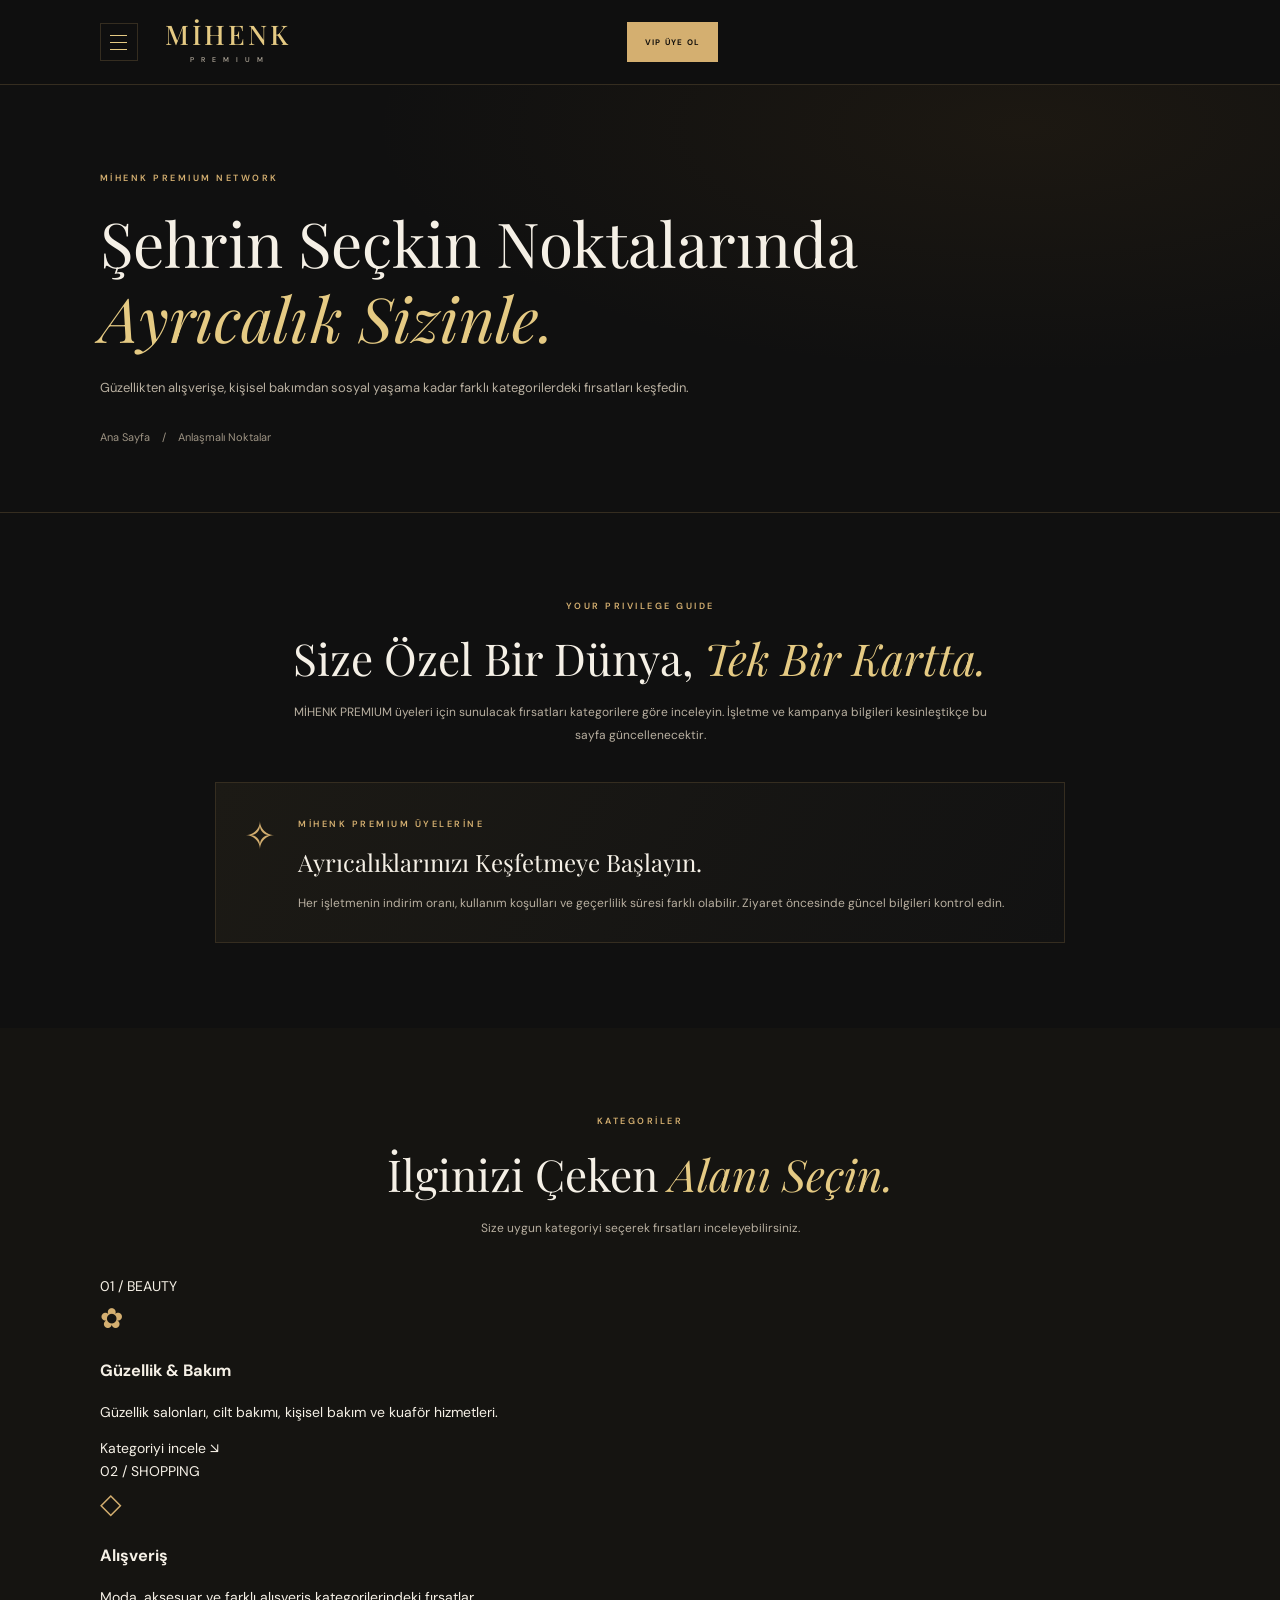
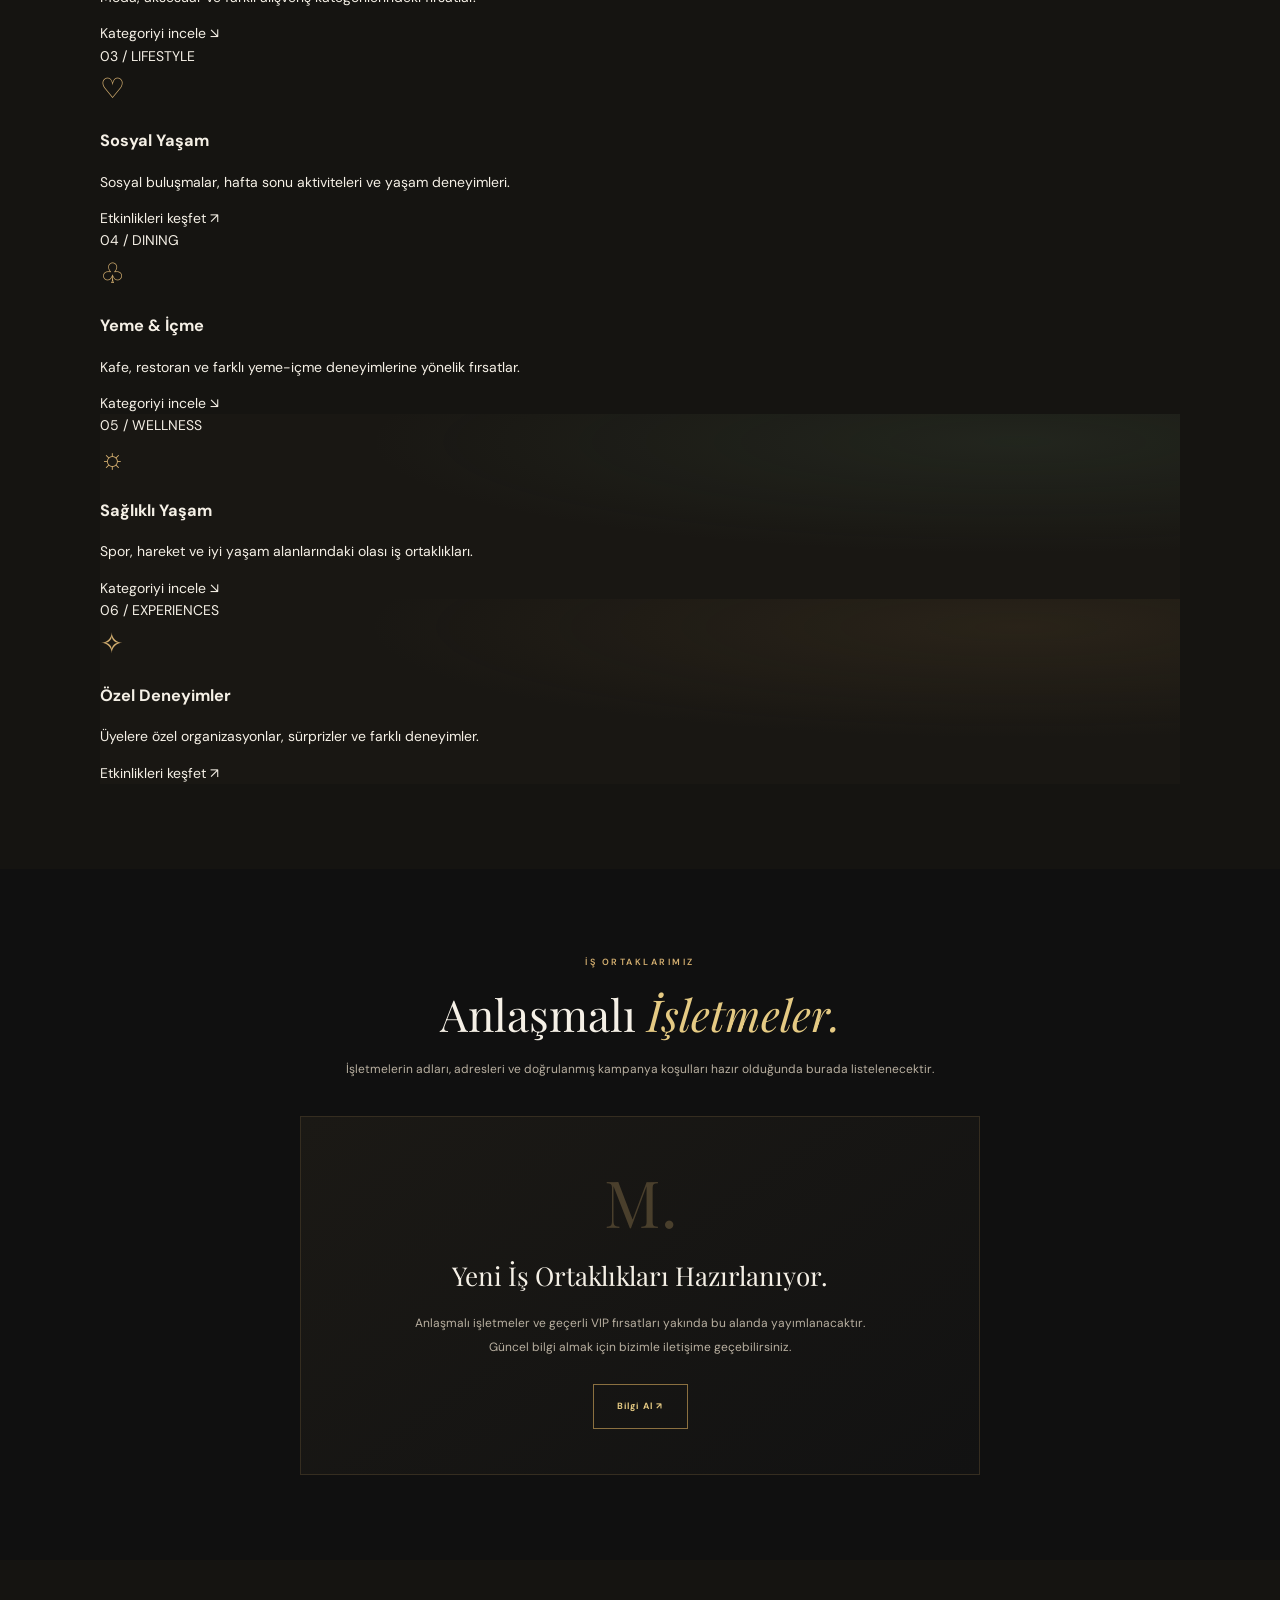
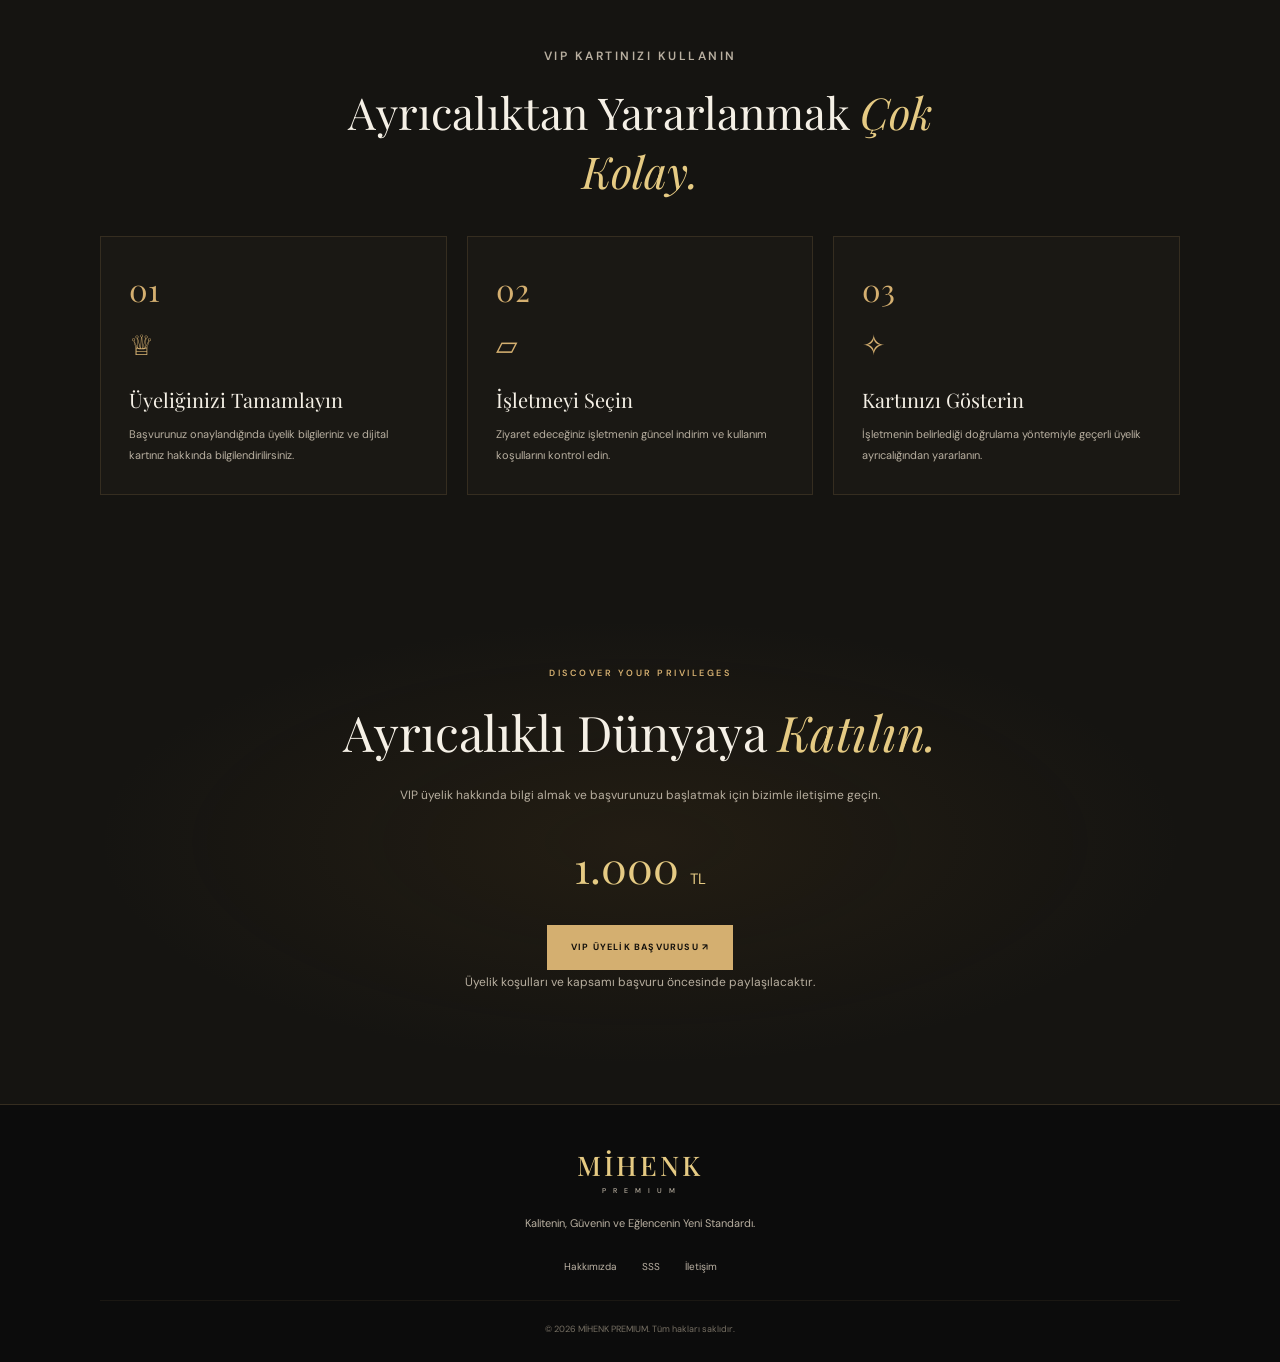
==== anlasmali-noktalar.html @ e573bafd "Add MİHENK PREMIUM website" ====
<!DOCTYPE html>
<html lang="tr">
<head>
  <meta charset="UTF-8">
  <meta name="viewport" content="width=device-width, initial-scale=1.0">
  <meta name="theme-color" content="#101010">
  <meta name="description" content="MİHENK PREMIUM anlaşmalı işletme kategorilerini ve üyelere özel fırsatları keşfedin.">
  <title>Anlaşmalı Noktalar | MİHENK PREMIUM</title>

  <link rel="preconnect" href="https://fonts.googleapis.com">
  <link rel="preconnect" href="https://fonts.gstatic.com" crossorigin>
  <link href="https://fonts.googleapis.com/css2?family=DM+Sans:wght@400;500;600;700&family=Playfair+Display:wght@400;500;600&display=swap" rel="stylesheet">
  <link rel="stylesheet" href="style.css">
</head>

<body>

<header class="site-header">
  <button class="menu-toggle" id="menuToggle" aria-label="Menüyü aç" aria-expanded="false" aria-controls="mainNav" type="button">
    <span></span><span></span><span></span>
  </button>

  <a class="logo" href="index.html">
    <span class="logo-main">MİHENK</span>
    <span class="logo-sub">P R E M I U M</span>
  </a>

  <nav class="main-nav" id="mainNav">
    <a href="index.html">Ana Sayfa</a>
    <a href="hakkimizda.html">Hakkımızda</a>
    <a href="anlasmali-noktalar.html" aria-current="page">Anlaşmalı Noktalar</a>
    <a href="magaza.html">Mağaza</a>
    <a href="etkinlikler.html">Etkinlikler</a>
    <a href="sss.html">SSS</a>
    <a href="iletisim.html">İletişim</a>
  </nav>

  <a class="button button-gold header-cta" href="iletisim.html">VIP ÜYE OL</a>
</header>

<main>

  <!-- PAGE INTRO -->
  <section class="page-hero">
    <p class="eyebrow">MİHENK PREMIUM NETWORK</p>

    <h1>Şehrin Seçkin Noktalarında <span>Ayrıcalık Sizinle.</span></h1>

    <p>
      Güzellikten alışverişe, kişisel bakımdan sosyal yaşama kadar
      farklı kategorilerdeki fırsatları keşfedin.
    </p>

    <div class="breadcrumbs">
      <a href="index.html">Ana Sayfa</a>
      <span>/</span>
      <span>Anlaşmalı Noktalar</span>
    </div>
  </section>

  <!-- INTRO -->
  <section class="section-pad partners-intro">
    <div class="section-heading">
      <p class="eyebrow">YOUR PRIVILEGE GUIDE</p>
      <h2>Size Özel Bir Dünya, <span>Tek Bir Kartta.</span></h2>
      <p>
        MİHENK PREMIUM üyeleri için sunulacak fırsatları kategorilere
        göre inceleyin. İşletme ve kampanya bilgileri kesinleştikçe
        bu sayfa güncellenecektir.
      </p>
    </div>

    <div class="partner-highlight">
      <div class="partner-highlight-icon">✧</div>
      <div>
        <span class="eyebrow">MİHENK PREMIUM ÜYELERİNE</span>
        <h3>Ayrıcalıklarınızı Keşfetmeye Başlayın.</h3>
        <p>
          Her işletmenin indirim oranı, kullanım koşulları ve geçerlilik
          süresi farklı olabilir. Ziyaret öncesinde güncel bilgileri kontrol edin.
        </p>
      </div>
    </div>
  </section>

  <!-- CATEGORIES -->
  <section class="section-pad partner-categories">
    <div class="section-heading">
      <p class="eyebrow">KATEGORİLER</p>
      <h2>İlginizi Çeken <span>Alanı Seçin.</span></h2>
      <p>
        Size uygun kategoriyi seçerek fırsatları inceleyebilirsiniz.
      </p>
    </div>

    <div class="category-grid">

      <article class="category-card category-beauty">
        <span class="category-index">01 / BEAUTY</span>
        <div>
          <span class="partner-card-icon">✿</span>
          <h3>Güzellik & Bakım</h3>
          <p>
            Güzellik salonları, cilt bakımı, kişisel bakım ve kuaför hizmetleri.
          </p>
          <a class="category-link" href="#isletme-listesi">Kategoriyi incele ↘</a>
        </div>
      </article>

      <article class="category-card category-shopping">
        <span class="category-index">02 / SHOPPING</span>
        <div>
          <span class="partner-card-icon">◇</span>
          <h3>Alışveriş</h3>
          <p>
            Moda, aksesuar ve farklı alışveriş kategorilerindeki fırsatlar.
          </p>
          <a class="category-link" href="#isletme-listesi">Kategoriyi incele ↘</a>
        </div>
      </article>

      <article class="category-card category-lifestyle">
        <span class="category-index">03 / LIFESTYLE</span>
        <div>
          <span class="partner-card-icon">♡</span>
          <h3>Sosyal Yaşam</h3>
          <p>
            Sosyal buluşmalar, hafta sonu aktiviteleri ve yaşam deneyimleri.
          </p>
          <a class="category-link" href="etkinlikler.html">Etkinlikleri keşfet ↗</a>
        </div>
      </article>

      <article class="category-card category-dining">
        <span class="category-index">04 / DINING</span>
        <div>
          <span class="partner-card-icon">♧</span>
          <h3>Yeme & İçme</h3>
          <p>
            Kafe, restoran ve farklı yeme-içme deneyimlerine yönelik fırsatlar.
          </p>
          <a class="category-link" href="#isletme-listesi">Kategoriyi incele ↘</a>
        </div>
      </article>

      <article class="category-card category-wellness">
        <span class="category-index">05 / WELLNESS</span>
        <div>
          <span class="partner-card-icon">☼</span>
          <h3>Sağlıklı Yaşam</h3>
          <p>
            Spor, hareket ve iyi yaşam alanlarındaki olası iş ortaklıkları.
          </p>
          <a class="category-link" href="#isletme-listesi">Kategoriyi incele ↘</a>
        </div>
      </article>

      <article class="category-card category-experience">
        <span class="category-index">06 / EXPERIENCES</span>
        <div>
          <span class="partner-card-icon">✧</span>
          <h3>Özel Deneyimler</h3>
          <p>
            Üyelere özel organizasyonlar, sürprizler ve farklı deneyimler.
          </p>
          <a class="category-link" href="etkinlikler.html">Etkinlikleri keşfet ↗</a>
        </div>
      </article>

    </div>
  </section>

  <!-- PARTNER LIST -->
  <section class="section-pad partner-list-section" id="isletme-listesi">
    <div class="section-heading">
      <p class="eyebrow">İŞ ORTAKLARIMIZ</p>
      <h2>Anlaşmalı <span>İşletmeler.</span></h2>
      <p>
        İşletmelerin adları, adresleri ve doğrulanmış kampanya koşulları
        hazır olduğunda burada listelenecektir.
      </p>
    </div>

    <div class="partner-empty">
      <div class="partner-empty-symbol">M.</div>
      <h3>Yeni İş Ortaklıkları Hazırlanıyor.</h3>
      <p>
        Anlaşmalı işletmeler ve geçerli VIP fırsatları yakında bu alanda
        yayımlanacaktır. Güncel bilgi almak için bizimle iletişime geçebilirsiniz.
      </p>
      <a class="button button-outline" href="iletisim.html">Bilgi Al ↗</a>
    </div>
  </section>

  <!-- HOW TO USE -->
  <section class="section-pad partner-usage">
    <div class="section-heading">
      <p class="eyebrow">VIP KARTINIZI KULLANIN</p>
      <h2>Ayrıcalıktan Yararlanmak <span>Çok Kolay.</span></h2>
    </div>

    <div class="steps-grid">
      <article class="step-card">
        <span class="step-number">01</span>
        <span class="step-icon">♕</span>
        <h3>Üyeliğinizi Tamamlayın</h3>
        <p>Başvurunuz onaylandığında üyelik bilgileriniz ve dijital kartınız hakkında bilgilendirilirsiniz.</p>
      </article>

      <article class="step-card">
        <span class="step-number">02</span>
        <span class="step-icon">▱</span>
        <h3>İşletmeyi Seçin</h3>
        <p>Ziyaret edeceğiniz işletmenin güncel indirim ve kullanım koşullarını kontrol edin.</p>
      </article>

      <article class="step-card">
        <span class="step-number">03</span>
        <span class="step-icon">✧</span>
        <h3>Kartınızı Gösterin</h3>
        <p>İşletmenin belirlediği doğrulama yöntemiyle geçerli üyelik ayrıcalığından yararlanın.</p>
      </article>
    </div>
  </section>

  <!-- CTA -->
  <section class="membership-section section-pad">
    <div class="membership-inner">
      <p class="eyebrow">DISCOVER YOUR PRIVILEGES</p>
      <h2>Ayrıcalıklı Dünyaya <span>Katılın.</span></h2>
      <p>
        VIP üyelik hakkında bilgi almak ve başvurunuzu başlatmak
        için bizimle iletişime geçin.
      </p>
      <div class="membership-price">1.000 <span>TL</span></div>
      <a class="button button-gold" href="iletisim.html">VIP ÜYELİK BAŞVURUSU ↗</a>
      <p class="membership-note">
        Üyelik koşulları ve kapsamı başvuru öncesinde paylaşılacaktır.
      </p>
    </div>
  </section>

</main>

<footer class="site-footer">
  <a class="logo" href="index.html">
    <span class="logo-main">MİHENK</span>
    <span class="logo-sub">P R E M I U M</span>
  </a>

  <p>Kalitenin, Güvenin ve Eğlencenin Yeni Standardı.</p>

  <div class="footer-links">
    <a href="hakkimizda.html">Hakkımızda</a>
    <a href="sss.html">SSS</a>
    <a href="iletisim.html">İletişim</a>
  </div>

  <p class="copyright">© 2026 MİHENK PREMIUM. Tüm hakları saklıdır.</p>
</footer>

<script>
  const menuToggle = document.getElementById("menuToggle");
  const mainNav = document.getElementById("mainNav");

  menuToggle.addEventListener("click", () => {
    const isOpen = mainNav.classList.toggle("is-open");
    menuToggle.setAttribute("aria-expanded", String(isOpen));
    menuToggle.setAttribute("aria-label", isOpen ? "Menüyü kapat" : "Menüyü aç");
  });

  mainNav.querySelectorAll("a").forEach(link => {
    link.addEventListener("click", () => {
      mainNav.classList.remove("is-open");
      menuToggle.setAttribute("aria-expanded", "false");
      menuToggle.setAttribute("aria-label", "Menüyü aç");
    });
  });

  document.addEventListener("click", event => {
    if (!mainNav.contains(event.target) && !menuToggle.contains(event.target)) {
      mainNav.classList.remove("is-open");
      menuToggle.setAttribute("aria-expanded", "false");
      menuToggle.setAttribute("aria-label", "Menüyü aç");
    }
  });

  document.addEventListener("keydown", event => {
    if (event.key === "Escape") {
      mainNav.classList.remove("is-open");
      menuToggle.setAttribute("aria-expanded", "false");
      menuToggle.setAttribute("aria-label", "Menüyü aç");
      menuToggle.focus();
    }
  });
</script>

</body>
</html>
---- style.css ----
/* =========================================================
   MİHENK PREMIUM
   COMPLETE STYLE.CSS
   ========================================================= */

/* 1. VARIABLES */

:root {
  --bg: #101010;
  --bg-soft: #151411;
  --bg-card: #1a1814;
  --gold: #d4af70;
  --gold-light: #e5ca83;
  --gold-dark: #8b7040;
  --text: #f5f0e6;
  --muted: #b8afa0;
  --border: #352d20;
  --heading: "Playfair Display", Georgia, serif;
  --body: "DM Sans", Arial, sans-serif;
  --page-padding: 7.8%;
  --transition: 0.25s ease;
}

/* 2. RESET */

* {
  box-sizing: border-box;
}

html {
  scroll-behavior: smooth;
  scroll-padding-top: 100px;
}

body {
  margin: 0;
  background: var(--bg);
  color: var(--text);
  font-family: var(--body);
  font-size: 14px;
  line-height: 1.6;
  -webkit-font-smoothing: antialiased;
}

h1,
h2,
h3,
h4,
p {
  overflow-wrap: break-word;
}

a {
  color: inherit;
  text-decoration: none;
}

img,
svg {
  display: block;
  max-width: 100%;
}

button,
input,
select,
textarea {
  font: inherit;
}

button {
  color: inherit;
}

[hidden] {
  display: none !important;
}

::selection {
  background: var(--gold);
  color: #101010;
}

:focus-visible {
  outline: 2px solid var(--gold-light);
  outline-offset: 4px;
}

/* 3. COMMON ELEMENTS */

.eyebrow {
  margin: 0;
  color: var(--gold);
  font-size: 9px;
  font-weight: 600;
  letter-spacing: 2.5px;
  line-height: 1.8;
  text-transform: uppercase;
}

.section-pad {
  padding: 85px var(--page-padding);
}

.section-heading {
  max-width: 700px;
  margin: 0 auto 35px;
  text-align: center;
}

.section-heading h2 {
  margin: 14px 0;
  font-family: var(--heading);
  font-size: clamp(31px, 4vw, 44px);
  font-weight: 400;
  line-height: 1.35;
}

.section-heading h2 span,
.split-content h2 span,
.page-hero h1 span,
.about-page-copy h2 span,
.about-experience-heading h2 span,
.store-welcome h2 span,
.store-benefit-content h2 span,
.event-featured-copy h2 span,
.events-cta h2 span,
.contact-intro h2 span,
.contact-form-heading h2 span,
.contact-partner-cta h2 span,
.faq-intro h2 span,
.cta-section h2 span,
.home-cta h2 span,
.faq-contact-copy h2 span {
  color: var(--gold-light);
  font-style: italic;
}

.section-heading > p:last-of-type {
  color: var(--muted);
  font-size: 12px;
  line-height: 1.9;
}

.section-heading .button {
  margin-top: 12px;
}

.section-note {
  max-width: 850px;
  margin: 30px auto 0;
  color: #8f8779;
  font-size: 10px;
  line-height: 1.9;
  text-align: center;
}

.text-link {
  display: inline-flex;
  align-items: center;
  gap: 8px;
  color: var(--gold-light);
  font-size: 10px;
  font-weight: 600;
  transition: color var(--transition);
}

.text-link:hover {
  color: #fff0c4;
}

/* 4. BUTTONS */

.button {
  display: inline-flex;
  min-height: 45px;
  align-items: center;
  justify-content: center;
  gap: 10px;
  padding: 13px 23px;
  border: 1px solid transparent;
  border-radius: 0;
  font-size: 9px;
  font-weight: 700;
  letter-spacing: 1.2px;
  line-height: 1.5;
  text-align: center;
  cursor: pointer;
  transition:
    background var(--transition),
    color var(--transition),
    border-color var(--transition),
    transform var(--transition);
}

.button:hover {
  transform: translateY(-2px);
}

.button-gold {
  border-color: var(--gold);
  background: var(--gold);
  color: #14110c;
}

.button-gold:hover {
  border-color: var(--gold-light);
  background: var(--gold-light);
  color: #101010;
}

.button-outline {
  border-color: var(--gold-dark);
  background: transparent;
  color: var(--gold-light);
}

.button-outline:hover {
  border-color: var(--gold);
  background: #d4af7012;
  color: #fff0c4;
}

.button-dark {
  border-color: var(--border);
  background: #171612;
  color: var(--text);
}

.button-dark:hover {
  border-color: var(--gold-dark);
}

/* 5. HEADER */

.site-header {
  position: sticky;
  z-index: 1000;
  top: 0;
  display: grid;
  grid-template-columns: 45px minmax(130px, 1fr) auto minmax(120px, 1fr);
  align-items: center;
  gap: 20px;
  min-height: 85px;
  padding: 12px var(--page-padding);
  border-bottom: 1px solid var(--border);
  background: rgba(16, 16, 16, 0.97);
  backdrop-filter: blur(14px);
  -webkit-backdrop-filter: blur(14px);
}

.logo {
  display: inline-flex;
  width: fit-content;
  flex-shrink: 0;
  flex-direction: column;
  align-items: center;
  justify-content: center;
}

.logo-main {
  color: var(--gold-light);
  font-family: var(--heading);
  font-size: 27px;
  font-weight: 500;
  letter-spacing: 3px;
  line-height: 1.15;
}

.logo-sub {
  margin-top: 5px;
  color: var(--muted);
  font-size: 7px;
  font-weight: 500;
  letter-spacing: 2.5px;
  line-height: 1.4;
  text-align: center;
}

.menu-toggle {
  display: flex;
  width: 38px;
  height: 38px;
  align-items: center;
  justify-content: center;
  flex-direction: column;
  gap: 6px;
  padding: 7px;
  border: 1px solid var(--border);
  background: transparent;
  cursor: pointer;
  transition: border-color var(--transition);
}

.menu-toggle:hover {
  border-color: var(--gold-dark);
}

.menu-toggle span {
  display: block;
  width: 17px;
  height: 1px;
  background: var(--gold-light);
  transition: transform var(--transition), opacity var(--transition);
}

.menu-toggle[aria-expanded="true"] span:first-child {
  transform: translateY(3.5px) rotate(45deg);
}

.menu-toggle[aria-expanded="true"] span:nth-child(2) {
  opacity: 0;
}

.menu-toggle[aria-expanded="true"] span:last-child {
  transform: translateY(-3.5px) rotate(-45deg);
}

.main-nav {
  position: absolute;
  top: calc(100% + 1px);
  left: var(--page-padding);
  display: flex;
  width: min(340px, calc(100vw - 2 * var(--page-padding)));
  max-height: 75vh;
  flex-direction: column;
  overflow-y: auto;
  padding: 12px 22px;
  border: 1px solid var(--border);
  background: #13120f;
  box-shadow: 0 20px 50px #0008;
  opacity: 0;
  pointer-events: none;
  transform: translateY(-8px);
  transition: opacity var(--transition), transform var(--transition);
}

.main-nav.is-open {
  opacity: 1;
  pointer-events: auto;
  transform: translateY(0);
}

.main-nav a {
  display: block;
  padding: 15px 5px;
  border-bottom: 1px solid #352d206b;
  color: #e2dbcf;
  font-size: 12px;
  transition: color var(--transition);
}

.main-nav a:last-child {
  border-bottom: 0;
}

.main-nav a:hover,
.main-nav a[aria-current="page"] {
  color: var(--gold-light);
}

.header-cta {
  justify-self: end;
  min-height: 40px;
  padding: 11px 17px;
  font-size: 8px;
}

/* 6. HOMEPAGE HERO */

.hero {
  position: relative;
  display: grid;
  min-height: 610px;
  grid-template-columns: minmax(0, 1.1fr) minmax(0, 0.9fr);
  align-items: center;
  gap: 35px;
  overflow: hidden;
  padding: 80px var(--page-padding);
  border-bottom: 1px solid var(--border);
  background:
    radial-gradient(ellipse at 80% 45%, #72501d24, transparent 45%),
    linear-gradient(110deg, #101010 45%, #15130f);
}

.hero-content {
  position: relative;
  z-index: 1;
  max-width: 650px;
  min-width: 0;
}

.hero h1 {
  margin: 24px 0;
  font-family: var(--heading);
  font-size: clamp(43px, 5.4vw, 74px);
  font-weight: 400;
  line-height: 1.15;
  letter-spacing: -1.2px;
}

.hero h1 span {
  display: block;
  color: var(--gold-light);
  font-style: italic;
}

.hero-description {
  max-width: 490px;
  color: var(--muted);
  font-size: 13px;
  line-height: 2;
}

.hero-actions {
  display: flex;
  flex-wrap: wrap;
  align-items: center;
  gap: 13px;
  margin-top: 30px;
}

.hero-trust {
  display: flex;
  align-items: center;
  gap: 10px;
  margin-top: 28px;
  color: #c3b8a6;
  font-size: 10px;
}

.trust-dot {
  width: 6px;
  height: 6px;
  flex-shrink: 0;
  border-radius: 50%;
  background: var(--gold);
  box-shadow: 0 0 12px #d4af7050;
}

/* 7. VIP CARD — MATCHES YOUR HTML */

.hero-visual {
  position: relative;
  display: flex;
  width: 100%;
  min-width: 0;
  min-height: 440px;
  align-items: center;
  justify-content: center;
  overflow: hidden;
  isolation: isolate;
}

.hero-visual::before {
  position: absolute;
  z-index: -2;
  top: 50%;
  left: 50%;
  width: 350px;
  height: 350px;
  border: 1px solid #d4af7040;
  border-radius: 50%;
  box-shadow:
    0 0 0 20px #d4af7008,
    0 0 0 42px #d4af7005;
  content: "";
  transform: translate(-50%, -50%);
}

.card-glow {
  position: absolute;
  z-index: -1;
  top: 50%;
  left: 50%;
  width: 310px;
  height: 310px;
  border-radius: 50%;
  background: radial-gradient(
    circle,
    #d4af7018,
    #d4af7005 55%,
    transparent 75%
  );
  pointer-events: none;
  transform: translate(-50%, -50%);
}

.vip-card {
  position: relative;
  z-index: 2;
  display: flex;
  width: 320px;
  max-width: calc(100% - 30px);
  height: 205px;
  min-height: 205px;
  flex: 0 1 320px;
  flex-direction: column;
  align-items: stretch;
  justify-content: space-between;
  gap: 0;
  margin: -35px 0 0;
  padding: 23px;
  overflow: hidden;
  border: 1px solid #b99a5c;
  border-radius: 4px;
  background:
    linear-gradient(135deg, #d4af7017, transparent 60%),
    linear-gradient(145deg, #282116, #11100d 80%);
  box-shadow: 0 22px 55px #0008;
  text-align: left;
  transform: rotate(-4deg);
  transition: transform 0.3s ease;
}

.vip-card:hover {
  transform: rotate(0deg) translateY(-3px);
}

.vip-card .vip-card-top {
  position: relative;
  z-index: 2;
  display: flex;
  width: 100%;
  flex: 0 0 auto;
  flex-direction: row;
  align-items: center;
  justify-content: space-between;
  gap: 12px;
  margin: 0;
  padding: 0;
}

.vip-card .card-symbol {
  display: block;
  position: static;
  flex: 0 0 auto;
  color: var(--gold-light);
  font-family: var(--heading);
  font-size: 27px;
  line-height: 1;
}

.vip-card .card-label {
  display: block;
  position: static;
  flex: 0 1 auto;
  margin: 0;
  color: #d8c49b;
  font-family: var(--body);
  font-size: 7px;
  font-weight: 500;
  letter-spacing: 1.3px;
  line-height: 1.6;
  text-align: right;
}

.vip-card .card-emblem {
  position: absolute;
  z-index: 0;
  top: 50%;
  left: 50%;
  display: block;
  width: auto;
  margin: 0;
  padding: 0;
  color: #d4af701b;
  font-family: var(--heading);
  font-size: 135px;
  font-weight: 400;
  line-height: 1;
  pointer-events: none;
  transform: translate(-50%, -50%);
}

.vip-card .vip-card-bottom {
  position: relative;
  z-index: 2;
  display: flex;
  width: 100%;
  flex: 0 0 auto;
  flex-direction: row;
  align-items: flex-end;
  justify-content: space-between;
  gap: 12px;
  margin: 0;
  padding: 0;
}

.vip-card .vip-card-bottom > div {
  display: block;
  min-width: 0;
  margin: 0;
  padding: 0;
}

.vip-card .card-small {
  display: block;
  position: static;
  margin: 0 0 7px;
  color: var(--gold);
  font-size: 7px;
  letter-spacing: 2px;
  line-height: 1.4;
}

.vip-card .vip-card-bottom p {
  display: block;
  position: static;
  margin: 0;
  padding: 0;
  color: var(--text);
  font-family: var(--heading);
  font-size: 16px;
  font-weight: 400;
  letter-spacing: 0.3px;
  line-height: 1.4;
}

.vip-card .card-chip {
  display: block;
  position: static;
  flex: 0 0 auto;
  margin: 0;
  padding: 6px 9px;
  border: 1px solid #d4af7060;
  color: var(--gold-light);
  font-size: 9px;
  letter-spacing: 1.5px;
  line-height: 1.3;
}

.floating-label {
  position: absolute;
  z-index: 3;
  right: 0;
  bottom: 7px;
  left: 0;
  display: flex;
  width: 100%;
  flex-direction: row;
  align-items: flex-start;
  justify-content: center;
  gap: 10px;
  margin: 0;
  padding: 12px 8px;
  border-top: 1px solid #d4af7026;
  background: linear-gradient(90deg, transparent, #101010b8, transparent);
  text-align: left;
}

.floating-icon {
  display: block;
  flex: 0 0 auto;
  margin: 0;
  color: var(--gold-light);
  font-size: 16px;
  line-height: 1.5;
}

.floating-label > div {
  min-width: 0;
}

.floating-label strong {
  display: block;
  margin: 0;
  color: var(--text);
  font-size: 11px;
  line-height: 1.6;
}

.floating-label p {
  display: block;
  margin: 5px 0 0;
  color: var(--muted);
  font-size: 10px;
  line-height: 1.7;
}

.visual-caption {
  position: absolute;
  z-index: 2;
  top: 8px;
  right: 0;
  margin: 0;
  color: #c1ad82;
  font-size: 8px;
  letter-spacing: 1.5px;
  line-height: 1.7;
  text-align: right;
}

/* 8. STATS */

.stats-section {
  display: grid;
  grid-template-columns: repeat(3, minmax(0, 1fr));
  padding: 0 var(--page-padding);
  border-bottom: 1px solid var(--border);
  background: #13120f;
}

.stat-item {
  padding: 28px 15px;
  border-right: 1px solid var(--border);
  text-align: center;
}

.stat-item:first-child {
  border-left: 1px solid var(--border);
}

.stat-number {
  color: var(--gold-light);
  font-family: var(--heading);
  font-size: 31px;
  line-height: 1.3;
}

.stat-item p,
.stat-label {
  margin: 7px 0 0;
  color: var(--muted);
  font-size: 9px;
  letter-spacing: 1px;
}

/* 9. STEPS AND CARDS */

.steps-grid,
.feature-grid,
.benefits-grid {
  display: grid;
  grid-template-columns: repeat(3, minmax(0, 1fr));
  gap: 20px;
}

.step-card,
.feature-card,
.benefit-card {
  position: relative;
  min-width: 0;
  padding: 28px;
  border: 1px solid var(--border);
  background: var(--bg-card);
  transition: border-color var(--transition), transform var(--transition);
}

.step-card:hover,
.feature-card:hover,
.benefit-card:hover {
  border-color: var(--gold-dark);
  transform: translateY(-4px);
}

.step-number {
  color: var(--gold);
  font-family: var(--heading);
  font-size: 31px;
}

.step-icon,
.feature-icon,
.benefit-icon {
  display: block;
  margin-top: 10px;
  color: var(--gold);
  font-size: 28px;
}

.step-card h3,
.feature-card h3,
.benefit-card h3 {
  margin: 16px 0 10px;
  font-family: var(--heading);
  font-size: 20px;
  font-weight: 400;
  line-height: 1.45;
}

.step-card p,
.feature-card p,
.benefit-card p {
  margin: 0;
  color: var(--muted);
  font-size: 11px;
  line-height: 1.9;
}

/* 10. HOMEPAGE ABOUT */

.home-about {
  background: #151411;
}

.about-intro {
  max-width: 820px;
  margin: 0 auto;
  text-align: center;
}

.about-intro h2 {
  margin: 16px 0;
  font-family: var(--heading);
  font-size: clamp(32px, 4.5vw, 48px);
  font-weight: 400;
  line-height: 1.4;
}

.about-intro h2 span {
  color: var(--gold-light);
  font-style: italic;
}

.about-intro > p:not(.eyebrow) {
  max-width: 620px;
  margin: 0 auto 25px;
  color: var(--muted);
  font-size: 12px;
  line-height: 2;
}

/* 11. SPLIT SECTIONS */

.split-section {
  display: grid;
  grid-template-columns: minmax(0, 1fr) minmax(0, 1fr);
  align-items: center;
  gap: 65px;
}

.split-content h2 {
  margin: 16px 0;
  font-family: var(--heading);
  font-size: clamp(32px, 4vw, 46px);
  font-weight: 400;
  line-height: 1.3;
}

.split-content > p:not(.eyebrow) {
  color: var(--muted);
  font-size: 12px;
  line-height: 2;
}

.split-content .button {
  margin-top: 18px;
}

.split-art {
  position: relative;
  display: flex;
  min-height: 370px;
  align-items: center;
  justify-content: center;
  overflow: hidden;
  border: 1px solid #554326;
  background:
    radial-gradient(ellipse at center, #7b5d2d38, transparent 65%),
    #171510;
}

.split-art::before {
  position: absolute;
  width: 240px;
  height: 240px;
  border: 1px solid #d4af7050;
  border-radius: 50%;
  box-shadow: 0 0 0 20px #d4af7008, 0 0 0 40px #d4af7005;
  content: "";
}

.split-art-letter {
  position: relative;
  color: #d4af7035;
  font-family: var(--heading);
  font-size: 170px;
}

/* 12. MEMBERSHIP CTA */

.membership-section,
.cta-section,
.home-cta {
  position: relative;
  overflow: hidden;
  background:
    radial-gradient(ellipse at center, #72501d25, transparent 60%),
    #151411;
  text-align: center;
}

.membership-inner {
  max-width: 760px;
  margin: 0 auto;
}

.membership-inner h2,
.cta-section h2,
.home-cta h2 {
  margin: 18px auto;
  font-family: var(--heading);
  font-size: clamp(33px, 4.5vw, 49px);
  font-weight: 400;
  line-height: 1.35;
}

.membership-inner h2 span {
  color: var(--gold-light);
  font-style: italic;
}

.membership-inner > p:not(.eyebrow),
.cta-section > p:not(.eyebrow),
.home-cta > p:not(.eyebrow) {
  max-width: 620px;
  margin: 0 auto 25px;
  color: var(--muted);
  font-size: 12px;
  line-height: 2;
}

.membership-price {
  margin: 24px 0;
  color: var(--gold-light);
  font-family: var(--heading);
  font-size: 43px;
}

.membership-price span {
  font-family: var(--body);
  font-size: 15px;
}

.membership-inner .membership-note {
  margin-top: 18px;
  color: #8f8779;
  font-size: 10px;
}

/* 13. INNER PAGE HERO */

.page-hero {
  padding: 85px var(--page-padding) 65px;
  border-bottom: 1px solid var(--border);
  background:
    radial-gradient(ellipse at 80% 10%, #72501d20, transparent 45%),
    #101010;
}

.page-hero h1 {
  max-width: 850px;
  margin: 20px 0;
  font-family: var(--heading);
  font-size: clamp(38px, 5vw, 62px);
  font-weight: 400;
  line-height: 1.2;
}

.page-hero > p:not(.eyebrow) {
  max-width: 620px;
  color: var(--muted);
  font-size: 13px;
  line-height: 2;
}

.breadcrumbs {
  display: flex;
  flex-wrap: wrap;
  gap: 12px;
  margin-top: 28px;
  color: #9d9383;
  font-size: 11px;
}

.breadcrumbs a:hover {
  color: var(--gold-light);
}

/* 14. ABOUT PAGE */

.about-page-intro {
  display: grid;
  grid-template-columns: minmax(0, 1fr) minmax(0, 0.85fr);
  align-items: center;
  gap: 65px;
}

.about-page-copy h2,
.about-experience-heading h2 {
  margin: 18px 0;
  font-family: var(--heading);
  font-size: clamp(32px, 4vw, 46px);
  font-weight: 400;
  line-height: 1.3;
}

.about-page-copy > p:not(.eyebrow) {
  color: var(--muted);
  font-size: 13px;
  line-height: 2;
}

.about-page-copy .button {
  margin-top: 15px;
}

.about-page-art {
  position: relative;
  display: flex;
  min-height: 390px;
  align-items: center;
  justify-content: center;
  overflow: hidden;
  border: 1px solid #554326;
  background:
    radial-gradient(ellipse at center, #7b5d2d38, transparent 65%),
    #171510;
}

.about-art-ring {
  position: absolute;
  width: 250px;
  height: 250px;
  border: 1px solid #d4af7060;
  border-radius: 50%;
  box-shadow: 0 0 0 20px #d4af7008, 0 0 0 40px #d4af7005;
}

.about-art-letter {
  color: #d4af7030;
  font-family: var(--heading);
  font-size: 210px;
  line-height: 1;
}

.about-art-caption {
  position: absolute;
  right: 20px;
  bottom: 20px;
  left: 20px;
  padding-top: 14px;
  border-top: 1px solid #d4af7030;
  color: var(--gold-light);
  font-size: 10px;
  letter-spacing: 2px;
}

.about-art-caption p {
  margin: 5px 0 0;
  color: var(--muted);
  font-size: 8px;
}

.values-section {
  background: #151411;
}

.about-experience {
  display: grid;
  grid-template-columns: minmax(0, 0.8fr) minmax(0, 1.2fr);
  gap: 55px;
}

.about-experience-heading h2 {
  max-width: 470px;
}

.experience-list {
  border-top: 1px solid var(--border);
}

.experience-row {
  display: grid;
  grid-template-columns: 55px minmax(0, 1fr);
  gap: 18px;
  padding: 23px 0;
  border-bottom: 1px solid var(--border);
}

.experience-number {
  color: var(--gold);
  font-family: var(--heading);
  font-size: 20px;
}

.experience-row h3 {
  margin: 0 0 8px;
  font-family: var(--heading);
  font-size: 18px;
  font-weight: 400;
}

.experience-row p {
  margin: 0;
  color: var(--muted);
  font-size: 12px;
  line-height: 1.9;
}

/* 15. PARTNER PAGE */

.partners-intro {
  background: #101010;
}

.partner-highlight {
  display: flex;
  align-items: flex-start;
  gap: 22px;
  max-width: 850px;
  margin: 0 auto;
  padding: 28px;
  border: 1px solid var(--border);
  background: linear-gradient(120deg, #1c1a15, #121212);
}

.partner-highlight-icon {
  flex-shrink: 0;
  color: var(--gold);
  font-family: var(--heading);
  font-size: 38px;
  line-height: 1.2;
}

.partner-highlight h3 {
  margin: 10px 0;
  font-family: var(--heading);
  font-size: 24px;
  font-weight: 400;
}

.partner-highlight p:not(.eyebrow) {
  margin: 0;
  color: var(--muted);
  font-size: 12px;
  line-height: 1.9;
}

.partner-categories,
.partner-usage {
  background: #151411;
}

.partner-card-icon {
  display: block;
  margin-bottom: 10px;
  color: var(--gold);
  font-size: 28px;
}

.category-wellness {
  background: radial-gradient(ellipse at 85% 15%, #48634a30, transparent 50%), #191713;
}

.category-experience {
  background: radial-gradient(ellipse at 85% 15%, #67502e35, transparent 50%), #191713;
}

.partner-list-section {
  background: #101010;
}

.partner-empty {
  max-width: 680px;
  margin: 0 auto;
  padding: 45px 30px;
  border: 1px solid var(--border);
  background: linear-gradient(145deg, #1b1915, #121212);
  text-align: center;
}

.partner-empty-symbol {
  color: #d4af7045;
  font-family: var(--heading);
  font-size: 65px;
  line-height: 1.2;
}

.partner-empty h3 {
  margin: 15px 0;
  font-family: var(--heading);
  font-size: 26px;
  font-weight: 400;
}

.partner-empty p {
  max-width: 490px;
  margin: 0 auto 25px;
  color: var(--muted);
  font-size: 12px;
  line-height: 2;
}

/* 16. STORE PAGE */

.store-welcome {
  display: grid;
  grid-template-columns: minmax(0, 1fr) 220px;
  align-items: center;
  gap: 35px;
  padding: 35px;
  border: 1px solid var(--border);
  background: radial-gradient(ellipse at 90% 20%, #72501d20, transparent 50%), #151411;
}

.store-welcome h2 {
  margin: 14px 0;
  font-family: var(--heading);
  font-size: clamp(30px, 4vw, 43px);
  font-weight: 400;
  line-height: 1.3;
}

.store-welcome > div:first-child > p:last-child {
  max-width: 650px;
  color: var(--muted);
  font-size: 12px;
  line-height: 2;
}

.store-welcome-mark {
  display: flex;
  min-height: 170px;
  align-items: center;
  justify-content: center;
  flex-direction: column;
  border: 1px solid #d4af7040;
  background: #d4af7008;
}

.store-welcome-mark span {
  color: #d4af7070;
  font-family: var(--heading);
  font-size: 90px;
  line-height: 1;
}

.store-welcome-mark p {
  margin: 12px 0 0;
  color: var(--gold);
  font-size: 8px;
  letter-spacing: 2px;
}

.store-catalog {
  background: #151411;
}

.catalog-heading {
  display: flex;
  align-items: flex-end;
  justify-content: space-between;
  gap: 25px;
  margin-bottom: 30px;
}

.catalog-heading h2 {
  margin: 10px 0 0;
  font-family: var(--heading);
  font-size: clamp(30px, 4vw, 42px);
  font-weight: 400;
}

.catalog-heading h2 span {
  color: var(--gold-light);
  font-style: italic;
}

.store-search,
.faq-search {
  display: flex;
  width: min(100%, 310px);
  min-height: 45px;
  align-items: center;
  gap: 10px;
  padding: 0 13px;
  border: 1px solid var(--border);
  background: #101010;
}

.store-search > span,
.faq-search > span {
  color: var(--gold);
  font-size: 23px;
}

.store-search input,
.faq-search input {
  width: 100%;
  min-width: 0;
  border: 0;
  outline: none;
  background: transparent;
  color: var(--text);
  font-size: 11px;
}

.store-search input::placeholder,
.faq-search input::placeholder {
  color: #928a7c;
}

.store-filters,
.event-filter-list {
  display: flex;
  flex-wrap: wrap;
  gap: 9px;
  margin-bottom: 30px;
}

.filter-button,
.event-filter {
  padding: 10px 16px;
  border: 1px solid var(--border);
  background: transparent;
  color: #c8c0b3;
  font-size: 10px;
  cursor: pointer;
  transition: background var(--transition), border-color var(--transition), color var(--transition);
}

.filter-button:hover,
.filter-button.active,
.event-filter:hover,
.event-filter.active {
  border-color: var(--gold-dark);
  background: #d4af7012;
  color: var(--gold-light);
}

.catalog-grid,
.events-grid {
  display: grid;
  grid-template-columns: repeat(3, minmax(0, 1fr));
  gap: 20px;
}

.catalog-card,
.event-card {
  min-width: 0;
  overflow: hidden;
  border: 1px solid var(--border);
  background: #101010;
  transition: transform var(--transition), border-color var(--transition);
}

.catalog-card:hover,
.event-card:hover {
  transform: translateY(-4px);
  border-color: var(--gold-dark);
}

.catalog-card[hidden],
.event-card[hidden] {
  display: none !important;
}

.catalog-image {
  position: relative;
  display: flex;
  min-height: 225px;
  align-items: center;
  justify-content: center;
  overflow: hidden;
  border-bottom: 1px solid var(--border);
}

.catalog-image::before {
  position: absolute;
  width: 155px;
  height: 155px;
  border: 1px solid #d4af7040;
  border-radius: 50%;
  box-shadow: 0 0 0 18px #d4af7008, 0 0 0 36px #d4af7005;
  content: "";
}

.catalog-image-beauty {
  background: radial-gradient(ellipse at center, #80524a45, transparent 70%), #201715;
}

.catalog-image-shopping {
  background: radial-gradient(ellipse at center, #80662f45, transparent 70%), #1d1911;
}

.catalog-image-wellness {
  background: radial-gradient(ellipse at center, #48634a35, transparent 70%), #141a15;
}

.catalog-image-dining {
  background: radial-gradient(ellipse at center, #73502a40, transparent 70%), #1b1711;
}

.catalog-image-events {
  background: radial-gradient(ellipse at center, #67502e45, transparent 70%), #191612;
}

.catalog-image-exclusive {
  background: radial-gradient(ellipse at center, #574b7040, transparent 70%), #17141b;
}

.catalog-tag,
.event-card-label {
  position: absolute;
  top: 16px;
  left: 16px;
  color: var(--gold-light);
  font-size: 8px;
  letter-spacing: 1.5px;
}

.catalog-art {
  position: relative;
  z-index: 1;
  color: #e0c27b;
  font-family: var(--heading);
  font-size: 75px;
}

.catalog-number {
  position: absolute;
  right: 16px;
  bottom: 12px;
  color: #b69a60;
  font-size: 9px;
}

.catalog-info,
.event-card-content {
  padding: 22px;
}

.catalog-category,
.event-card-type {
  margin: 0;
  color: var(--gold);
  font-size: 8px;
  letter-spacing: 1.7px;
}

.catalog-info h3,
.event-card-content h3 {
  margin: 10px 0;
  font-family: var(--heading);
  font-size: 20px;
  font-weight: 400;
  line-height: 1.45;
}

.catalog-info > p:not(.catalog-category),
.event-card-content > p:not(.event-card-type) {
  min-height: 55px;
  margin: 0 0 17px;
  color: var(--muted);
  font-size: 11px;
  line-height: 1.9;
}

.catalog-empty,
.events-no-results {
  padding: 40px 20px;
  border: 1px solid var(--border);
  text-align: center;
}

.catalog-empty h3,
.events-no-results h3 {
  font-family: var(--heading);
  font-size: 24px;
  font-weight: 400;
}

.catalog-empty p,
.events-no-results p {
  color: var(--muted);
  font-size: 12px;
}

.store-benefit {
  background: radial-gradient(ellipse at 80% 50%, #72501d25, transparent 55%), #101010;
}

.store-benefit-content {
  max-width: 700px;
  margin: 0 auto;
  text-align: center;
}

.store-benefit-content h2 {
  margin: 18px 0;
  font-family: var(--heading);
  font-size: clamp(32px, 4vw, 45px);
  font-weight: 400;
  line-height: 1.3;
}

.store-benefit-content > p:not(.eyebrow) {
  margin-bottom: 25px;
  color: var(--muted);
  font-size: 12px;
  line-height: 2;
}

/* 17. EVENTS PAGE */

.events-featured {
  display: grid;
  grid-template-columns: minmax(0, 1fr) minmax(0, 0.9fr);
  align-items: center;
  gap: 55px;
}

.event-featured-art {
  position: relative;
  display: flex;
  min-height: 430px;
  align-items: center;
  justify-content: center;
  flex-direction: column;
  overflow: hidden;
  border: 1px solid #65502d;
  background: radial-gradient(ellipse at center, #79572d45, transparent 55%), linear-gradient(145deg, #201a12, #11100e);
}

.event-featured-art::before,
.event-featured-art::after {
  position: absolute;
  width: 260px;
  height: 260px;
  border: 1px solid #d4af7040;
  border-radius: 50%;
  content: "";
  pointer-events: none;
}

.event-featured-art::after {
  width: 310px;
  height: 310px;
  border-color: #d4af701b;
}

.event-art-top,
.event-art-bottom {
  position: absolute;
  z-index: 1;
  color: var(--gold-light);
  font-size: 8px;
  letter-spacing: 2px;
  text-align: center;
}

.event-art-top {
  top: 25px;
}

.event-art-bottom {
  bottom: 25px;
}

.event-art-center {
  position: relative;
  z-index: 1;
  text-align: center;
}

.event-art-symbol {
  display: block;
  color: #d4af70b5;
  font-family: var(--heading);
  font-size: 170px;
  line-height: 1;
}

.event-art-center p {
  color: var(--gold-light);
  font-size: 9px;
  letter-spacing: 3px;
}

.event-featured-copy h2 {
  margin: 18px 0;
  font-family: var(--heading);
  font-size: clamp(34px, 4vw, 48px);
  font-weight: 400;
}

.event-featured-copy > p:not(.eyebrow) {
  color: var(--muted);
  font-size: 12px;
  line-height: 2;
}

.event-detail-line {
  display: flex;
  align-items: flex-start;
  gap: 15px;
  margin: 25px 0;
  padding-bottom: 18px;
  border-bottom: 1px solid var(--border);
}

.event-detail-icon {
  color: var(--gold);
  font-size: 25px;
}

.event-detail-line strong {
  font-family: var(--heading);
  font-size: 17px;
  font-weight: 400;
}

.event-detail-line p {
  margin: 6px 0 0;
  color: var(--muted);
  font-size: 11px;
  line-height: 1.8;
}

.events-categories,
.events-steps {
  background: #151411;
}

.event-filter-list {
  justify-content: center;
}

.event-card-art {
  position: relative;
  display: flex;
  min-height: 220px;
  align-items: center;
  justify-content: center;
  overflow: hidden;
  border-bottom: 1px solid var(--border);
}

.event-card-art::before {
  position: absolute;
  width: 145px;
  height: 145px;
  border: 1px solid #d4af7040;
  border-radius: 50%;
  box-shadow: 0 0 0 18px #d4af7008, 0 0 0 36px #d4af7005;
  content: "";
}

.event-card-matine {
  background: radial-gradient(ellipse at center, #80524a45, transparent 70%), #201715;
}

.event-card-social {
  background: radial-gradient(ellipse at center, #48634a35, transparent 70%), #141a15;
}

.event-card-exclusive {
  background: radial-gradient(ellipse at center, #80662f45, transparent 70%), #1d1911;
}

.event-card-concert {
  background: radial-gradient(ellipse at center, #67502e45, transparent 70%), #191612;
}

.event-card-meetup {
  background: radial-gradient(ellipse at center, #73502a40, transparent 70%), #1b1711;
}

.event-card-surprise {
  background: radial-gradient(ellipse at center, #574b7040, transparent 70%), #17141b;
}

.event-card-symbol {
  position: relative;
  z-index: 1;
  color: #e0c27b;
  font-family: var(--heading);
  font-size: 72px;
}

.event-card-index {
  position: absolute;
  right: 15px;
  bottom: 12px;
  color: #b69a60;
  font-size: 9px;
}

.events-steps {
  display: grid;
  grid-template-columns: repeat(3, minmax(0, 1fr));
  gap: 20px;
}

.events-step {
  padding: 28px;
  border: 1px solid var(--border);
  background: #101010;
}

.events-step > span {
  color: var(--gold);
  font-family: var(--heading);
  font-size: 30px;
}

.events-step h3 {
  margin: 18px 0 10px;
  font-family: var(--heading);
  font-size: 20px;
  font-weight: 400;
}

.events-step p {
  margin: 0;
  color: var(--muted);
  font-size: 11px;
  line-height: 1.9;
}

.events-cta {
  background: radial-gradient(ellipse at center, #72501d20, transparent 60%), #151411;
  text-align: center;
}

.events-cta h2 {
  max-width: 720px;
  margin: 18px auto;
  font-family: var(--heading);
  font-size: clamp(32px, 4vw, 46px);
  font-weight: 400;
  line-height: 1.35;
}

.events-cta > p:not(.eyebrow) {
  margin-bottom: 25px;
  color: var(--muted);
  font-size: 12px;
  line-height: 1.9;
}

/* 18. FAQ PAGE */

.faq-page {
  background: #151411;
}

.faq-intro {
  max-width: 700px;
  margin: 0 auto 30px;
  text-align: center;
}

.faq-intro h2 {
  margin: 15px 0;
  font-family: var(--heading);
  font-size: clamp(30px, 4vw, 43px);
  font-weight: 400;
  line-height: 1.35;
}

.faq-intro > p:last-child {
  color: var(--muted);
  font-size: 12px;
  line-height: 1.9;
}

.faq-search {
  max-width: 620px;
  margin: 0 auto 40px;
}

.faq-layout {
  display: grid;
  grid-template-columns: 220px minmax(0, 1fr);
  align-items: start;
  gap: 40px;
  max-width: 1050px;
  margin: 0 auto;
}

.faq-sidebar {
  display: flex;
  flex-direction: column;
  gap: 7px;
  padding: 20px;
  border: 1px solid var(--border);
  background: #101010;
}

.faq-sidebar > .eyebrow {
  margin-bottom: 12px;
}

.faq-category {
  padding: 12px 13px;
  border: 1px solid transparent;
  background: transparent;
  color: var(--muted);
  font-size: 11px;
  text-align: left;
  cursor: pointer;
  transition: background var(--transition), color var(--transition), border-color var(--transition);
}

.faq-category:hover,
.faq-category.active {
  border-color: var(--border);
  background: #d4af700d;
  color: var(--gold-light);
}

.faq-list {
  border-top: 1px solid var(--border);
}

.faq-item {
  border-bottom: 1px solid var(--border);
}

.faq-question {
  display: flex;
  width: 100%;
  align-items: center;
  justify-content: space-between;
  gap: 20px;
  padding: 22px 5px;
  border: 0;
  background: transparent;
  color: var(--text);
  font-family: var(--heading);
  font-size: 17px;
  line-height: 1.5;
  text-align: left;
  cursor: pointer;
}

.faq-question:hover {
  color: var(--gold-light);
}

.faq-plus {
  display: flex;
  width: 27px;
  height: 27px;
  flex-shrink: 0;
  align-items: center;
  justify-content: center;
  border: 1px solid var(--gold-dark);
  color: var(--gold-light);
  font-family: var(--body);
  font-size: 19px;
  transition: transform var(--transition), background var(--transition);
}

.faq-item.is-open .faq-plus {
  transform: rotate(45deg);
  background: #d4af7012;
}

.faq-answer {
  padding: 0 35px 22px 5px;
}

.faq-answer p {
  margin: 0;
  color: var(--muted);
  font-size: 12px;
  line-height: 2;
}

.faq-answer a {
  color: var(--gold-light);
  text-decoration: underline;
  text-underline-offset: 3px;
}

.faq-no-results {
  max-width: 650px;
  margin: 30px auto 0;
  padding: 35px 20px;
  border: 1px solid var(--border);
  text-align: center;
}

.faq-no-results > span {
  color: var(--gold);
  font-size: 35px;
}

.faq-no-results h3 {
  font-family: var(--heading);
  font-size: 24px;
  font-weight: 400;
}

.faq-no-results p {
  margin-bottom: 20px;
  color: var(--muted);
  font-size: 12px;
  line-height: 1.8;
}

.faq-contact {
  display: grid;
  grid-template-columns: 100px minmax(0, 1fr) auto;
  align-items: center;
  gap: 30px;
  border-top: 1px solid var(--border);
  background: radial-gradient(ellipse at 10% 50%, #72501d20, transparent 45%), #101010;
}

.faq-contact-symbol {
  display: flex;
  width: 90px;
  height: 90px;
  align-items: center;
  justify-content: center;
  border: 1px solid #d4af7050;
  color: #d4af70a0;
  font-family: var(--heading);
  font-size: 35px;
}

.faq-contact-copy h2 {
  margin: 12px 0;
  font-family: var(--heading);
  font-size: clamp(24px, 3vw, 34px);
  font-weight: 400;
}

.faq-contact-copy > p:last-child {
  max-width: 550px;
  margin: 0;
  color: var(--muted);
  font-size: 11px;
  line-height: 1.9;
}

/* 19. CONTACT PAGE */

.contact-intro {
  display: grid;
  grid-template-columns: minmax(0, 1fr) minmax(0, 0.8fr);
  align-items: center;
  gap: 60px;
}

.contact-intro h2,
.contact-form-heading h2,
.contact-partner-cta h2 {
  margin: 16px 0;
  font-family: var(--heading);
  font-size: clamp(31px, 4vw, 44px);
  font-weight: 400;
  line-height: 1.35;
}

.contact-intro > div:first-child > p:not(.eyebrow) {
  color: var(--muted);
  font-size: 12px;
  line-height: 2;
}

.contact-info-list {
  margin-top: 30px;
  border-top: 1px solid var(--border);
}

.contact-info-item {
  display: flex;
  align-items: flex-start;
  gap: 17px;
  padding: 20px 0;
  border-bottom: 1px solid var(--border);
}

.contact-info-icon {
  display: flex;
  width: 40px;
  height: 40px;
  flex-shrink: 0;
  align-items: center;
  justify-content: center;
  border: 1px solid #d4af7040;
  color: var(--gold);
  font-size: 19px;
}

.contact-info-item h3 {
  margin: 2px 0 7px;
  font-family: var(--heading);
  font-size: 17px;
  font-weight: 400;
}

.contact-info-item p {
  margin: 0;
  color: var(--muted);
  font-size: 11px;
  line-height: 1.8;
}

.contact-art {
  position: relative;
  display: flex;
  min-height: 390px;
  align-items: center;
  justify-content: center;
  overflow: hidden;
  border: 1px solid #554326;
  background: radial-gradient(ellipse at center, #7b5d2d38, transparent 65%), #171510;
}

.contact-art-ring {
  position: absolute;
  width: 245px;
  height: 245px;
  border: 1px solid #d4af7060;
  border-radius: 50%;
  box-shadow: 0 0 0 20px #d4af7008, 0 0 0 40px #d4af7005;
}

.contact-art-letter {
  position: relative;
  color: #d4af7035;
  font-family: var(--heading);
  font-size: 145px;
}

.contact-art-caption {
  position: absolute;
  right: 20px;
  bottom: 20px;
  left: 20px;
  padding-top: 15px;
  border-top: 1px solid #d4af7030;
}

.contact-art-caption span {
  color: var(--gold-light);
  font-size: 10px;
  letter-spacing: 2px;
}

.contact-art-caption p {
  margin: 7px 0 0;
  color: var(--muted);
  font-size: 8px;
  letter-spacing: 1.5px;
}

.contact-form-section {
  background: #151411;
}

.contact-form-heading {
  max-width: 700px;
  margin: 0 auto 40px;
  text-align: center;
}

.contact-form-heading > p:last-child {
  color: var(--muted);
  font-size: 12px;
  line-height: 1.9;
}

.contact-form-layout {
  display: grid;
  grid-template-columns: minmax(0, 0.7fr) minmax(0, 1.3fr);
  gap: 35px;
  max-width: 1100px;
  margin: 0 auto;
  border: 1px solid var(--border);
  background: #101010;
}

.contact-form-side {
  display: flex;
  align-items: flex-start;
  flex-direction: column;
  padding: 35px;
  background: radial-gradient(ellipse at 20% 15%, #72501d25, transparent 60%), #181611;
}

.contact-side-number {
  color: var(--gold);
  font-size: 9px;
  letter-spacing: 2px;
}

.contact-form-side h3 {
  margin: 35px 0 15px;
  font-family: var(--heading);
  font-size: clamp(26px, 3vw, 35px);
  font-weight: 400;
  line-height: 1.4;
}

.contact-form-side > p {
  color: var(--muted);
  font-size: 12px;
  line-height: 2;
}

.contact-side-note {
  display: flex;
  align-items: flex-start;
  gap: 12px;
  margin-top: auto;
  padding-top: 25px;
}

.contact-side-note > span {
  color: var(--gold);
  font-size: 22px;
}

.contact-side-note p {
  margin: 0;
  color: #a9a092;
  font-size: 10px;
  line-height: 1.9;
}

.contact-form {
  min-width: 0;
  padding: 35px;
}

.form-row {
  display: grid;
  grid-template-columns: repeat(2, minmax(0, 1fr));
  gap: 18px;
}

.form-field {
  display: flex;
  min-width: 0;
  flex-direction: column;
  gap: 9px;
  margin-bottom: 20px;
}

.form-field label {
  color: #ded5c6;
  font-size: 11px;
}

.form-field label span {
  color: var(--gold);
}

.form-field input,
.form-field select,
.form-field textarea {
  width: 100%;
  min-width: 0;
  padding: 13px 14px;
  border: 1px solid var(--border);
  border-radius: 0;
  outline: none;
  background: #151411;
  color: var(--text);
  font-size: 11px;
  transition: border-color var(--transition);
}

.form-field input:focus,
.form-field select:focus,
.form-field textarea:focus {
  border-color: var(--gold-dark);
}

.form-field input::placeholder,
.form-field textarea::placeholder {
  color: #827a6d;
}

.form-field select {
  min-height: 42px;
}

.form-field select option {
  background: #151411;
  color: var(--text);
}

.form-field textarea {
  min-height: 140px;
  resize: vertical;
  line-height: 1.8;
}

.form-consent {
  display: flex;
  align-items: flex-start;
  gap: 11px;
  margin: 5px 0 23px;
  color: var(--muted);
  font-size: 10px;
  line-height: 1.9;
}

.form-consent input {
  flex-shrink: 0;
  margin-top: 3px;
  accent-color: var(--gold);
}

.form-consent strong {
  color: var(--gold-light);
  font-weight: 500;
}

.contact-submit {
  border: 0;
  cursor: pointer;
}

.form-notice {
  margin: 15px 0 0;
  color: #a9a092;
  font-size: 10px;
  line-height: 1.8;
}

.form-notice.is-success {
  color: var(--gold-light);
}

.contact-partner-cta {
  display: flex;
  align-items: center;
  justify-content: space-between;
  gap: 35px;
  border-top: 1px solid var(--border);
  background: #101010;
}

.contact-partner-cta > div {
  max-width: 700px;
}

.contact-partner-cta > div > p:last-child {
  color: var(--muted);
  font-size: 12px;
  line-height: 2;
}

/* 20. FOOTER */

.site-footer {
  display: flex;
  align-items: center;
  flex-direction: column;
  padding: 45px var(--page-padding) 25px;
  border-top: 1px solid var(--border);
  background: #0c0c0c;
  text-align: center;
}

.site-footer > .logo {
  margin-bottom: 18px;
}

.site-footer > p:not(.copyright) {
  margin: 0;
  color: var(--muted);
  font-size: 11px;
  line-height: 1.8;
}

.footer-links {
  display: flex;
  flex-wrap: wrap;
  justify-content: center;
  gap: 12px 25px;
  margin: 25px 0;
}

.footer-links a {
  color: #bcb3a5;
  font-size: 10px;
  transition: color var(--transition);
}

.footer-links a:hover {
  color: var(--gold-light);
}

.copyright {
  width: 100%;
  margin: 0;
  padding-top: 20px;
  border-top: 1px solid #352d205e;
  color: #777064;
  font-size: 9px;
  line-height: 1.8;
}

/* 21. TABLET */

@media (max-width: 1000px) {
  :root {
    --page-padding: 5%;
  }

  .site-header {
    gap: 14px;
  }

  .hero {
    gap: 25px;
  }

  .hero h1 {
    font-size: clamp(40px, 5.5vw, 60px);
  }

  .split-section,
  .about-page-intro,
  .contact-intro {
    gap: 35px;
  }

  .events-featured {
    gap: 30px;
  }

  .catalog-grid,
  .events-grid {
    grid-template-columns: repeat(2, minmax(0, 1fr));
  }

  .store-welcome {
    grid-template-columns: minmax(0, 1fr) 150px;
    gap: 20px;
    padding: 25px;
  }

  .store-welcome-mark {
    min-height: 140px;
  }

  .store-welcome-mark span {
    font-size: 70px;
  }
}

/* 22. MOBILE */

@media (max-width: 760px) {
  :root {
    --page-padding: 6%;
  }

  html {
    scroll-padding-top: 75px;
  }

  .section-pad {
    padding-top: 60px;
    padding-bottom: 60px;
  }

  .site-header {
    grid-template-columns: 38px minmax(0, 1fr) auto;
    gap: 12px;
    min-height: 72px;
    padding-top: 10px;
    padding-bottom: 10px;
  }

  .site-header > .logo {
    justify-self: center;
  }

  .logo-main {
    font-size: 23px;
  }

  .logo-sub {
    font-size: 6px;
    letter-spacing: 2px;
  }

  .header-cta {
    min-height: 36px;
    padding: 9px 11px;
    font-size: 7px;
    letter-spacing: 0.6px;
  }

  .hero {
    min-height: auto;
    grid-template-columns: minmax(0, 1fr);
    gap: 20px;
    padding-top: 65px;
    padding-bottom: 45px;
  }

  .hero h1 {
    font-size: clamp(40px, 9vw, 60px);
  }

  .hero-visual {
    min-height: 390px;
  }

  .hero-visual::before {
    width: 285px;
    height: 285px;
  }

  .vip-card {
    width: 290px;
    max-width: calc(100% - 24px);
    height: 190px;
    min-height: 190px;
    margin-top: -40px;
    padding: 21px;
  }

  .vip-card .card-emblem {
    font-size: 120px;
  }

  .visual-caption {
    top: 0;
    right: 5px;
    font-size: 7px;
  }

  .floating-label {
    bottom: 0;
  }

  .stats-section {
    grid-template-columns: repeat(3, minmax(0, 1fr));
    padding-right: 3%;
    padding-left: 3%;
  }

  .stat-item {
    padding: 23px 7px;
  }

  .stat-number {
    font-size: 25px;
  }

  .stat-item p {
    font-size: 8px;
    letter-spacing: 0;
  }

  .steps-grid,
  .feature-grid,
  .benefits-grid {
    grid-template-columns: minmax(0, 1fr);
  }

  .step-card,
  .feature-card,
  .benefit-card {
    padding: 24px;
  }

  .split-section,
  .about-page-intro,
  .about-experience,
  .contact-intro {
    grid-template-columns: minmax(0, 1fr);
    gap: 35px;
  }

  .split-art {
    min-height: 300px;
  }

  .page-hero {
    padding: 60px var(--page-padding) 45px;
  }

  .page-hero h1 {
    font-size: clamp(36px, 8vw, 52px);
  }

  .about-page-art {
    min-height: 300px;
  }

  .about-art-ring {
    width: 200px;
    height: 200px;
  }

  .about-art-letter {
    font-size: 165px;
  }

  .experience-row {
    grid-template-columns: 38px minmax(0, 1fr);
    gap: 12px;
  }

  .partner-highlight {
    gap: 14px;
    padding: 22px;
  }

  .partner-highlight h3 {
    font-size: 21px;
  }

  .partner-empty {
    padding: 35px 20px;
  }

  .catalog-heading {
    align-items: stretch;
    flex-direction: column;
  }

  .store-search {
    width: 100%;
  }

  .catalog-grid,
  .events-grid {
    grid-template-columns: minmax(0, 1fr);
  }

  .catalog-image {
    min-height: 210px;
  }

  .catalog-info > p:not(.catalog-category),
  .event-card-content > p:not(.event-card-type) {
    min-height: auto;
  }

  .store-filters {
    gap: 7px;
  }

  .filter-button {
    padding: 9px 11px;
    font-size: 9px;
  }

  .events-featured {
    grid-template-columns: minmax(0, 1fr);
    gap: 35px;
  }

  .event-featured-art {
    min-height: 300px;
  }

  .event-art-symbol {
    font-size: 135px;
  }

  .event-card-art {
    min-height: 205px;
  }

  .events-steps {
    grid-template-columns: minmax(0, 1fr);
  }

  .event-filter-list {
    justify-content: flex-start;
  }

  .event-filter {
    padding: 10px 12px;
    font-size: 9px;
  }

  .faq-layout {
    grid-template-columns: minmax(0, 1fr);
    gap: 25px;
  }

  .faq-sidebar {
    display: grid;
    grid-template-columns: repeat(2, minmax(0, 1fr));
  }

  .faq-sidebar > .eyebrow {
    grid-column: 1 / -1;
  }

  .faq-contact {
    grid-template-columns: 75px minmax(0, 1fr);
    gap: 20px;
  }

  .faq-contact-symbol {
    width: 70px;
    height: 70px;
    font-size: 28px;
  }

  .faq-contact > .button {
    grid-column: 1 / -1;
    justify-self: start;
  }

  .contact-art {
    min-height: 290px;
  }

  .contact-art-ring {
    width: 200px;
    height: 200px;
  }

  .contact-art-letter {
    font-size: 120px;
  }

  .contact-form-layout {
    grid-template-columns: minmax(0, 1fr);
    gap: 0;
  }

  .contact-form-side {
    min-height: 280px;
  }

  .contact-side-note {
    margin-top: 25px;
  }

  .contact-partner-cta {
    align-items: flex-start;
    flex-direction: column;
    gap: 20px;
  }

  .footer-links {
    gap: 14px 18px;
  }
}

/* 23. SMALL PHONES */

@media (max-width: 500px) {
  :root {
    --page-padding: 5%;
  }

  .site-header {
    gap: 8px;
  }

  .menu-toggle {
    width: 35px;
    height: 35px;
  }

  .logo-main {
    font-size: 20px;
    letter-spacing: 2px;
  }

  .logo-sub {
    font-size: 5px;
    letter-spacing: 1.6px;
  }

  .header-cta {
    padding: 8px;
    font-size: 6.5px;
  }

  .hero h1 {
    font-size: clamp(36px, 9.5vw, 46px);
  }

  .hero-actions {
    align-items: stretch;
    flex-direction: column;
  }

  .hero-actions .button {
    width: 100%;
  }

  .hero-visual {
    min-height: 370px;
  }

  .vip-card {
    max-width: calc(100% - 18px);
    padding: 18px;
  }

  .vip-card .card-label {
    font-size: 6px;
    letter-spacing: 1px;
  }

  .vip-card .vip-card-bottom p {
    font-size: 14px;
  }

  .store-welcome {
    grid-template-columns: minmax(0, 1fr);
    padding: 23px;
  }

  .store-welcome-mark {
    min-height: 130px;
  }

  .faq-sidebar {
    padding: 13px;
    gap: 5px;
  }

  .faq-category {
    padding: 11px 9px;
    font-size: 10px;
  }

  .faq-question {
    gap: 12px;
    padding: 19px 3px;
    font-size: 15px;
  }

  .faq-answer {
    padding-right: 10px;
  }

  .faq-contact {
    grid-template-columns: minmax(0, 1fr);
  }

  .faq-contact-symbol {
    width: 65px;
    height: 65px;
  }

  .faq-contact > .button {
    grid-column: auto;
  }

  .contact-form-side,
  .contact-form {
    padding: 23px;
  }

  .form-row {
    grid-template-columns: minmax(0, 1fr);
    gap: 0;
  }

  .button {
    max-width: 100%;
    white-space: normal;
  }
}

/* 24. ACCESSIBILITY */

@media (prefers-reduced-motion: reduce) {
  *,
  *::before,
  *::after {
    scroll-behavior: auto !important;
    animation-duration: 0.01ms !important;
    animation-iteration-count: 1 !important;
    transition-duration: 0.01ms !important;
  }
}
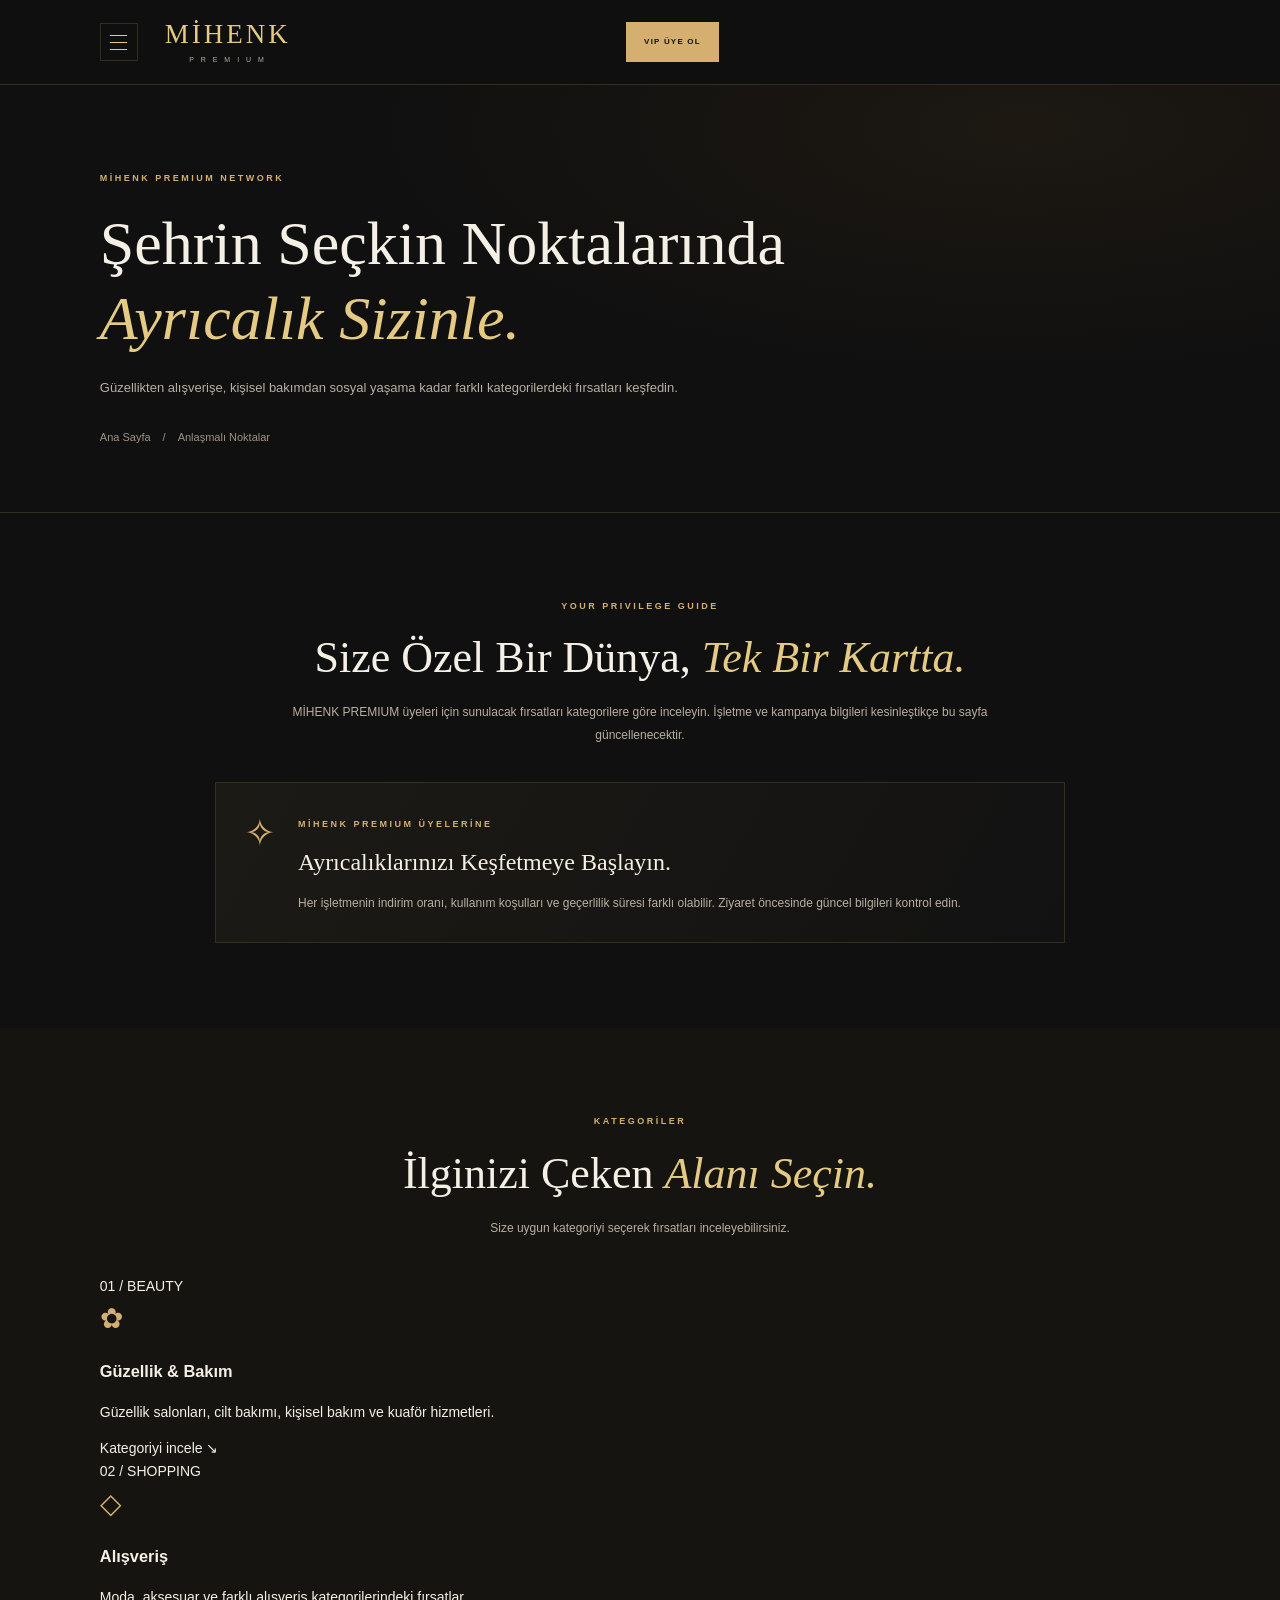
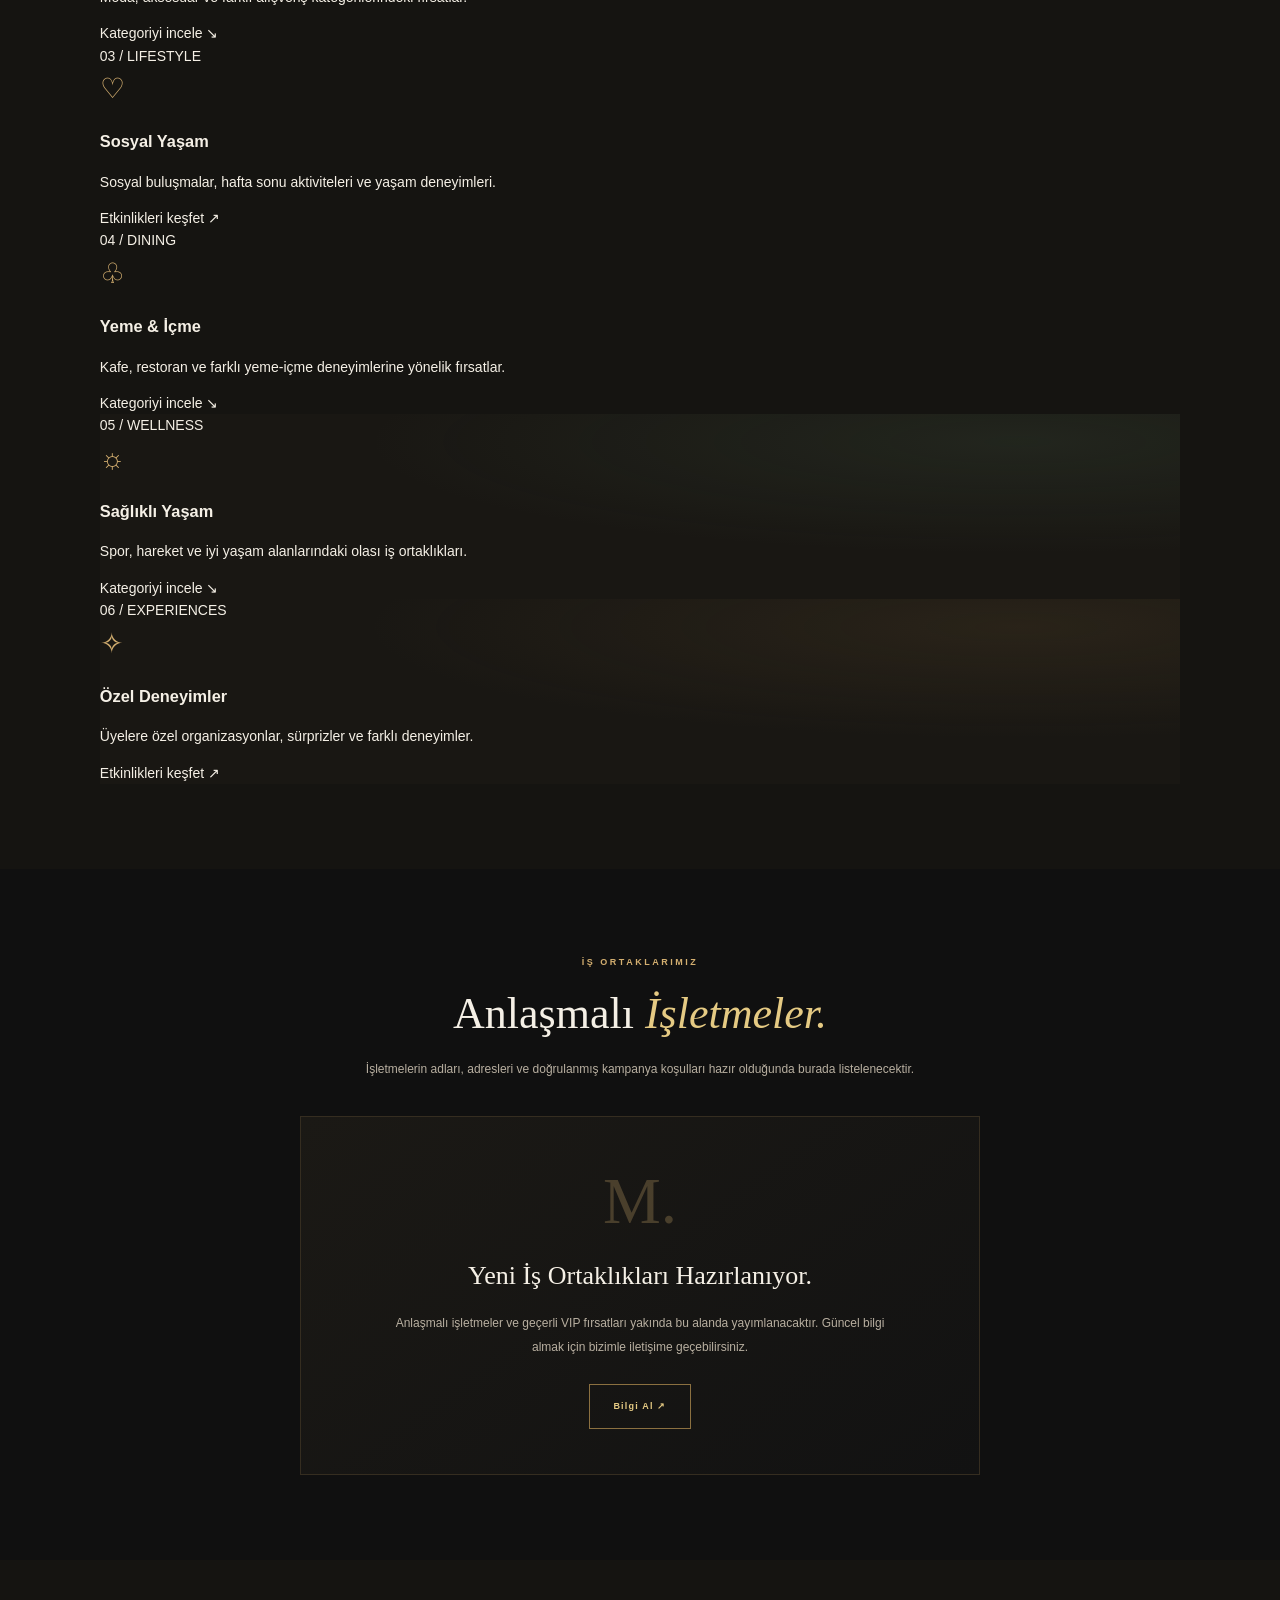
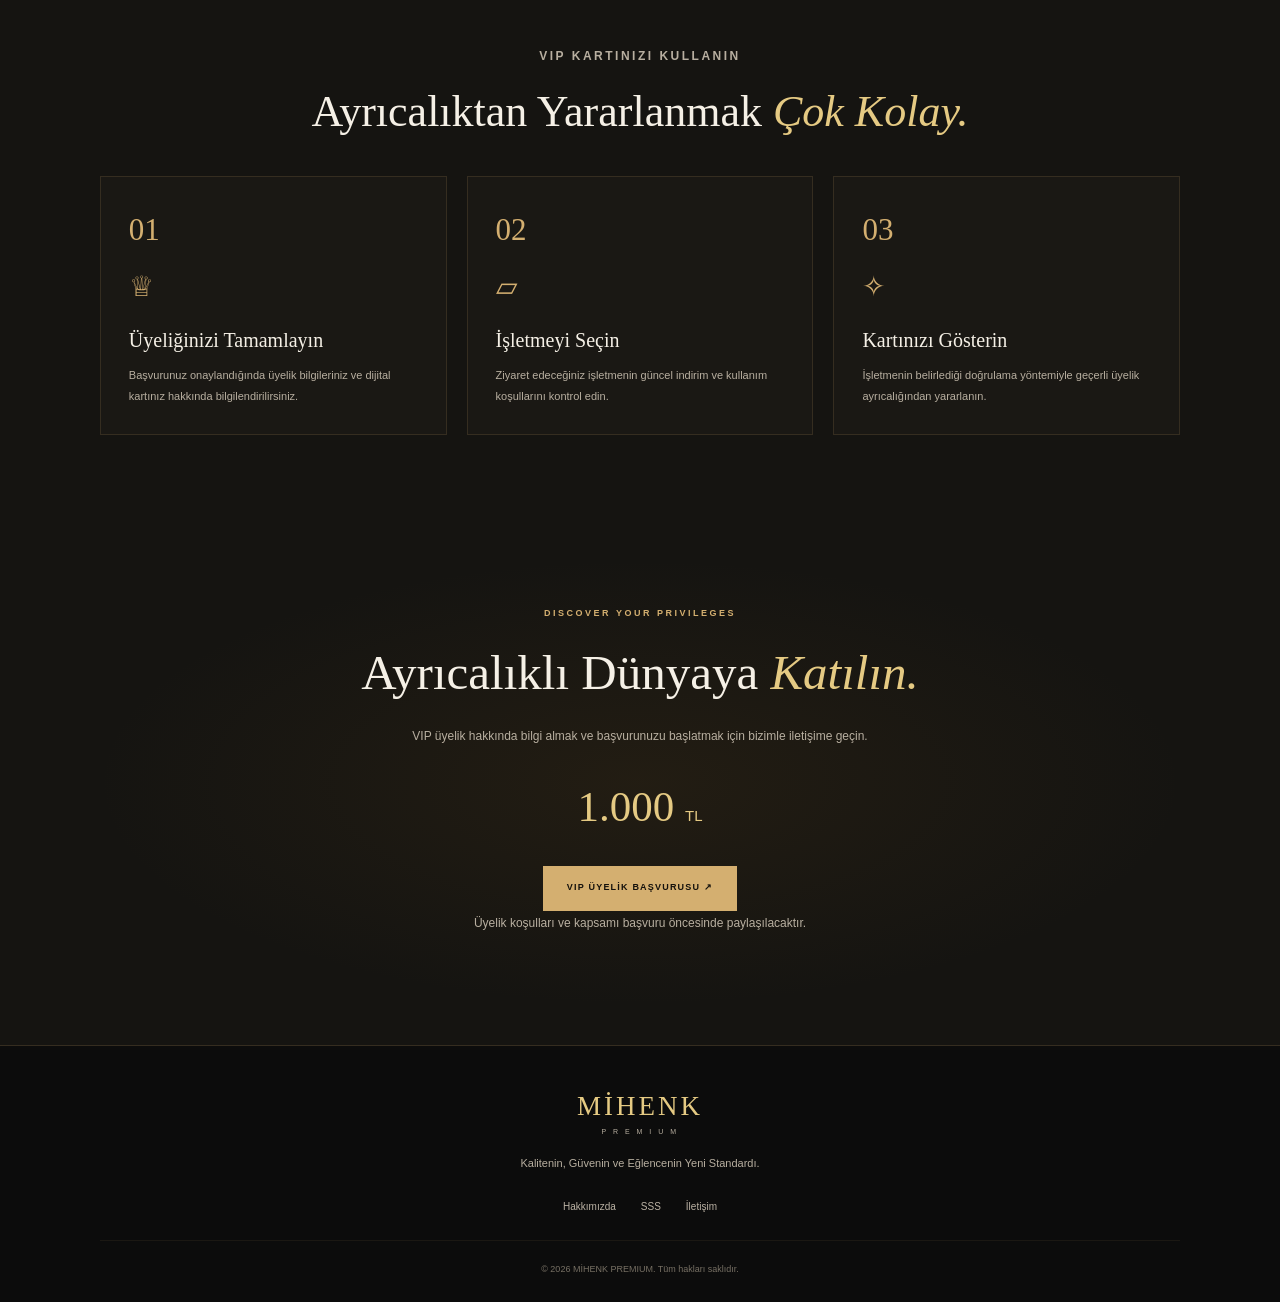
==== commit c2babaae: "Update website pages and VIP card" ====
--- a/anlasmali-noktalar.html
+++ b/anlasmali-noktalar.html
@@ -36,7 +36,12 @@
     <a href="iletisim.html">İletişim</a>
   </nav>
 
-  <a class="button button-gold header-cta" href="iletisim.html">VIP ÜYE OL</a>
+  <a
+    class="button button-gold header-cta"
+    href="https://www.shopier.com/MIHENKPREMIUMVIP"
+    target="_blank"
+    rel="noopener noreferrer"
+  >VIP ÜYE OL</a>
 </header>
 
 <main>
@@ -234,7 +239,7 @@
         için bizimle iletişime geçin.
       </p>
       <div class="membership-price">1.000 <span>TL</span></div>
-      <a class="button button-gold" href="iletisim.html">VIP ÜYELİK BAŞVURUSU ↗</a>
+      <a class="button button-gold" href="https://www.shopier.com/MIHENKPREMIUMVIP" target="_blank" rel="noopener noreferrer" >VIP ÜYELİK BAŞVURUSU ↗</a>
       <p class="membership-note">
         Üyelik koşulları ve kapsamı başvuru öncesinde paylaşılacaktır.
       </p>
--- a/style.css
+++ b/style.css
@@ -16,8 +16,8 @@
   --text: #f5f0e6;
   --muted: #b8afa0;
   --border: #352d20;
-  --heading: "Playfair Display", Georgia, serif;
-  --body: "DM Sans", Arial, sans-serif;
+  --heading: Georgia, "Times New Roman", serif;
+--body: Arial, Helvetica, sans-serif;
   --page-padding: 7.8%;
   --transition: 0.25s ease;
 }
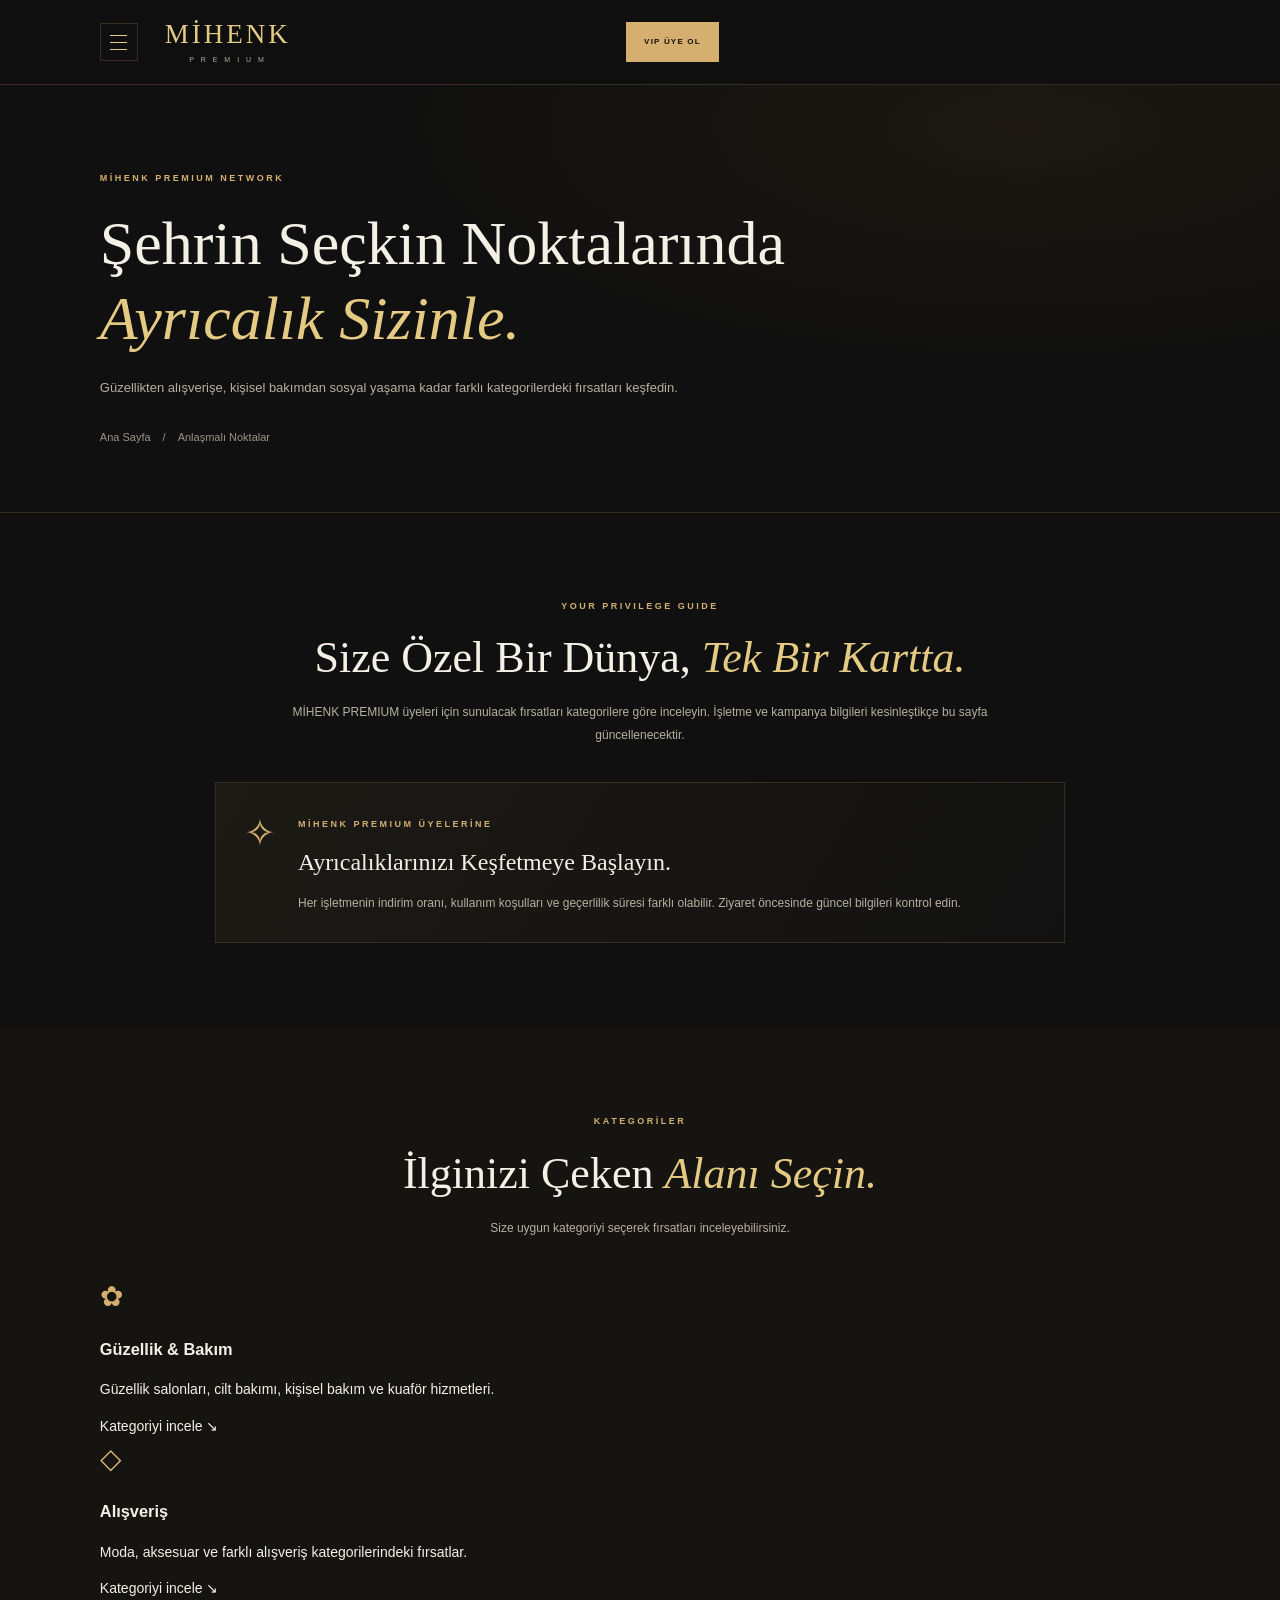
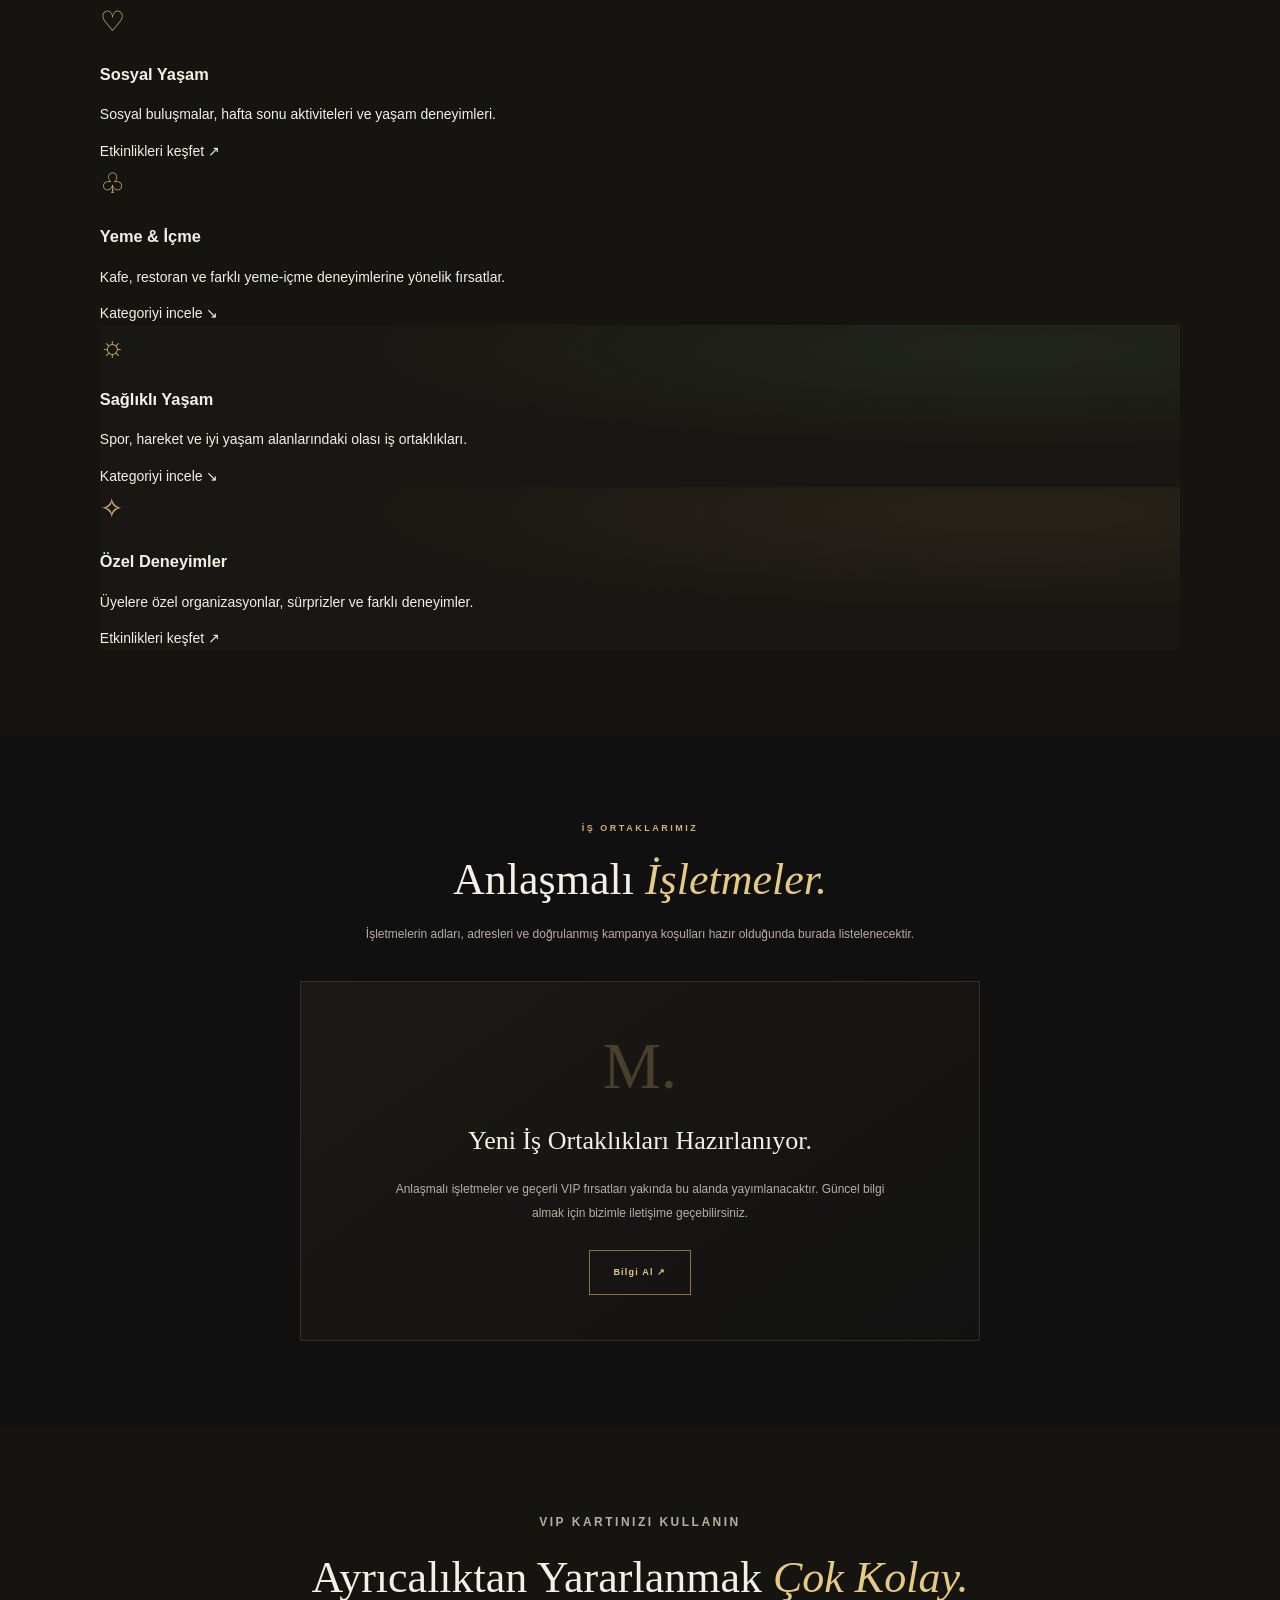
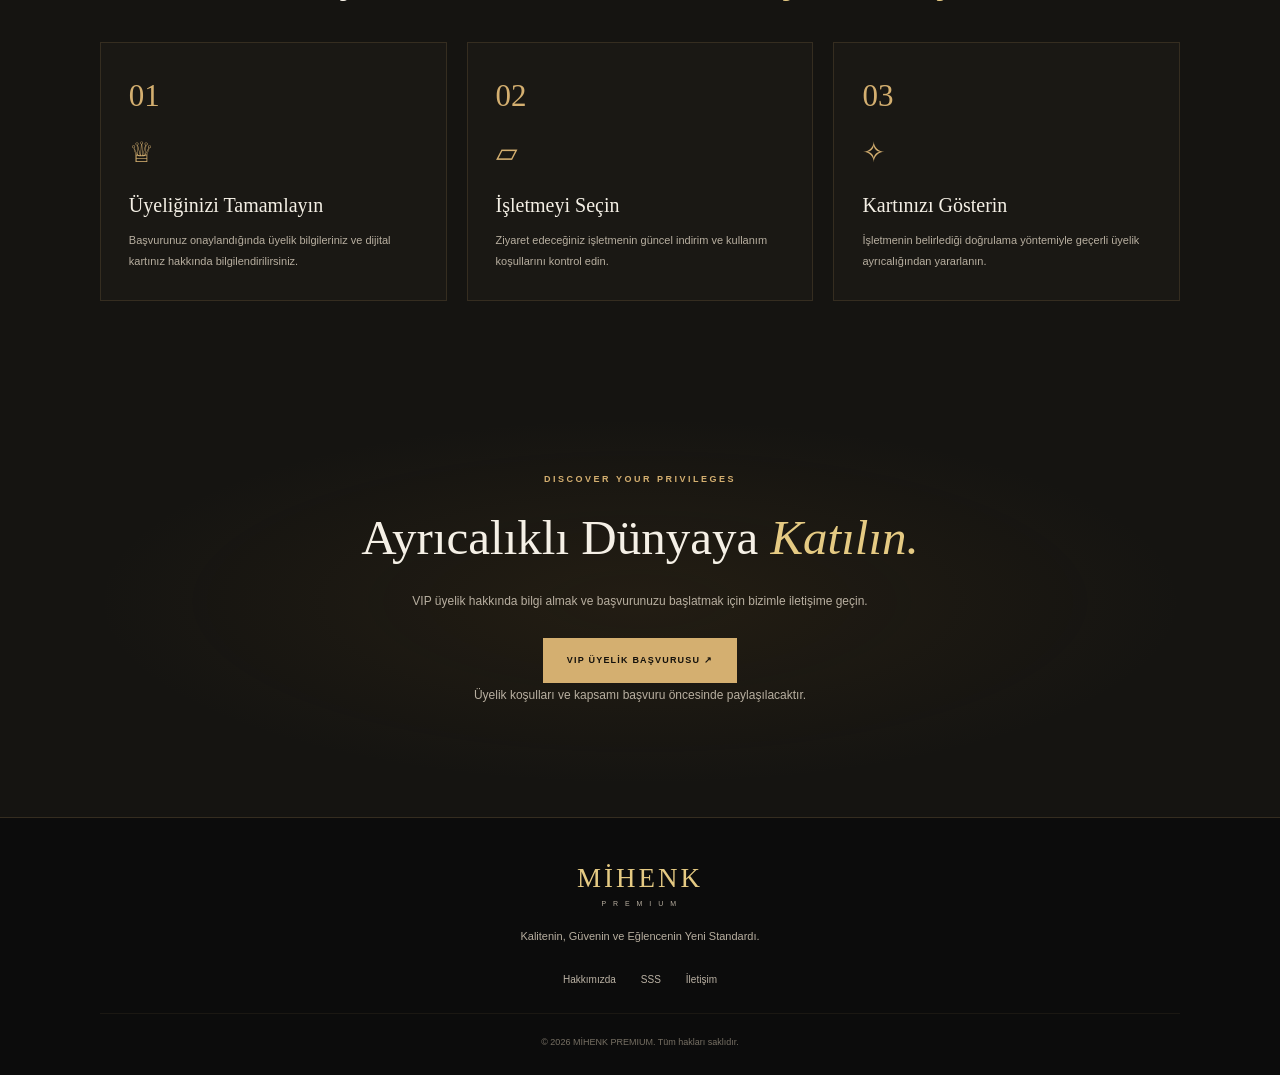
==== commit c088fcd1: "Update price VIP Card" ====
--- a/anlasmali-noktalar.html
+++ b/anlasmali-noktalar.html
@@ -102,7 +102,7 @@
     <div class="category-grid">
 
       <article class="category-card category-beauty">
-        <span class="category-index">01 / BEAUTY</span>
+        <span class="category-index"></span>
         <div>
           <span class="partner-card-icon">✿</span>
           <h3>Güzellik & Bakım</h3>
@@ -114,7 +114,7 @@
       </article>
 
       <article class="category-card category-shopping">
-        <span class="category-index">02 / SHOPPING</span>
+        <span class="category-index"></span>
         <div>
           <span class="partner-card-icon">◇</span>
           <h3>Alışveriş</h3>
@@ -126,7 +126,7 @@
       </article>
 
       <article class="category-card category-lifestyle">
-        <span class="category-index">03 / LIFESTYLE</span>
+        <span class="category-index"></span>
         <div>
           <span class="partner-card-icon">♡</span>
           <h3>Sosyal Yaşam</h3>
@@ -138,7 +138,7 @@
       </article>
 
       <article class="category-card category-dining">
-        <span class="category-index">04 / DINING</span>
+        <span class="category-index"></span>
         <div>
           <span class="partner-card-icon">♧</span>
           <h3>Yeme & İçme</h3>
@@ -150,7 +150,7 @@
       </article>
 
       <article class="category-card category-wellness">
-        <span class="category-index">05 / WELLNESS</span>
+        <span class="category-index"></span>
         <div>
           <span class="partner-card-icon">☼</span>
           <h3>Sağlıklı Yaşam</h3>
@@ -162,7 +162,7 @@
       </article>
 
       <article class="category-card category-experience">
-        <span class="category-index">06 / EXPERIENCES</span>
+        <span class="category-index"></span>
         <div>
           <span class="partner-card-icon">✧</span>
           <h3>Özel Deneyimler</h3>
@@ -238,7 +238,6 @@
         VIP üyelik hakkında bilgi almak ve başvurunuzu başlatmak
         için bizimle iletişime geçin.
       </p>
-      <div class="membership-price">1.000 <span>TL</span></div>
       <a class="button button-gold" href="https://www.shopier.com/MIHENKPREMIUMVIP" target="_blank" rel="noopener noreferrer" >VIP ÜYELİK BAŞVURUSU ↗</a>
       <p class="membership-note">
         Üyelik koşulları ve kapsamı başvuru öncesinde paylaşılacaktır.
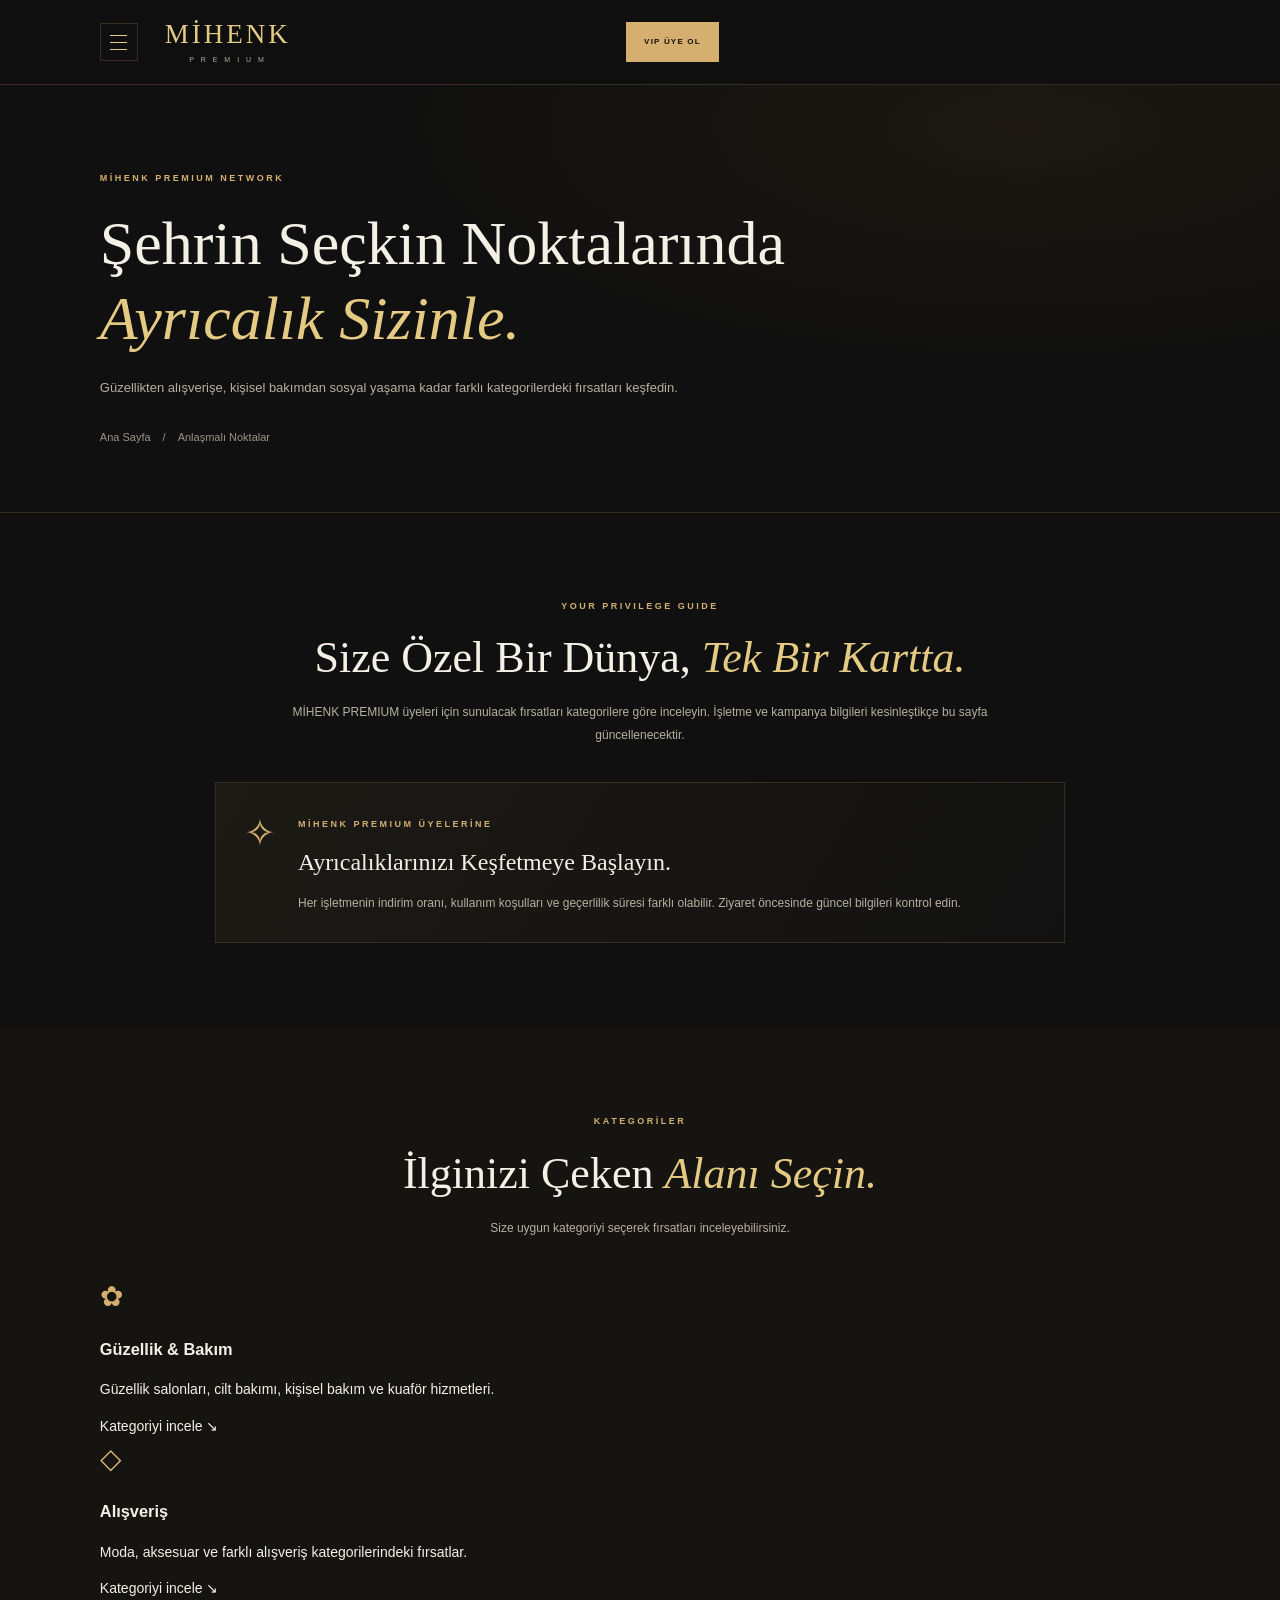
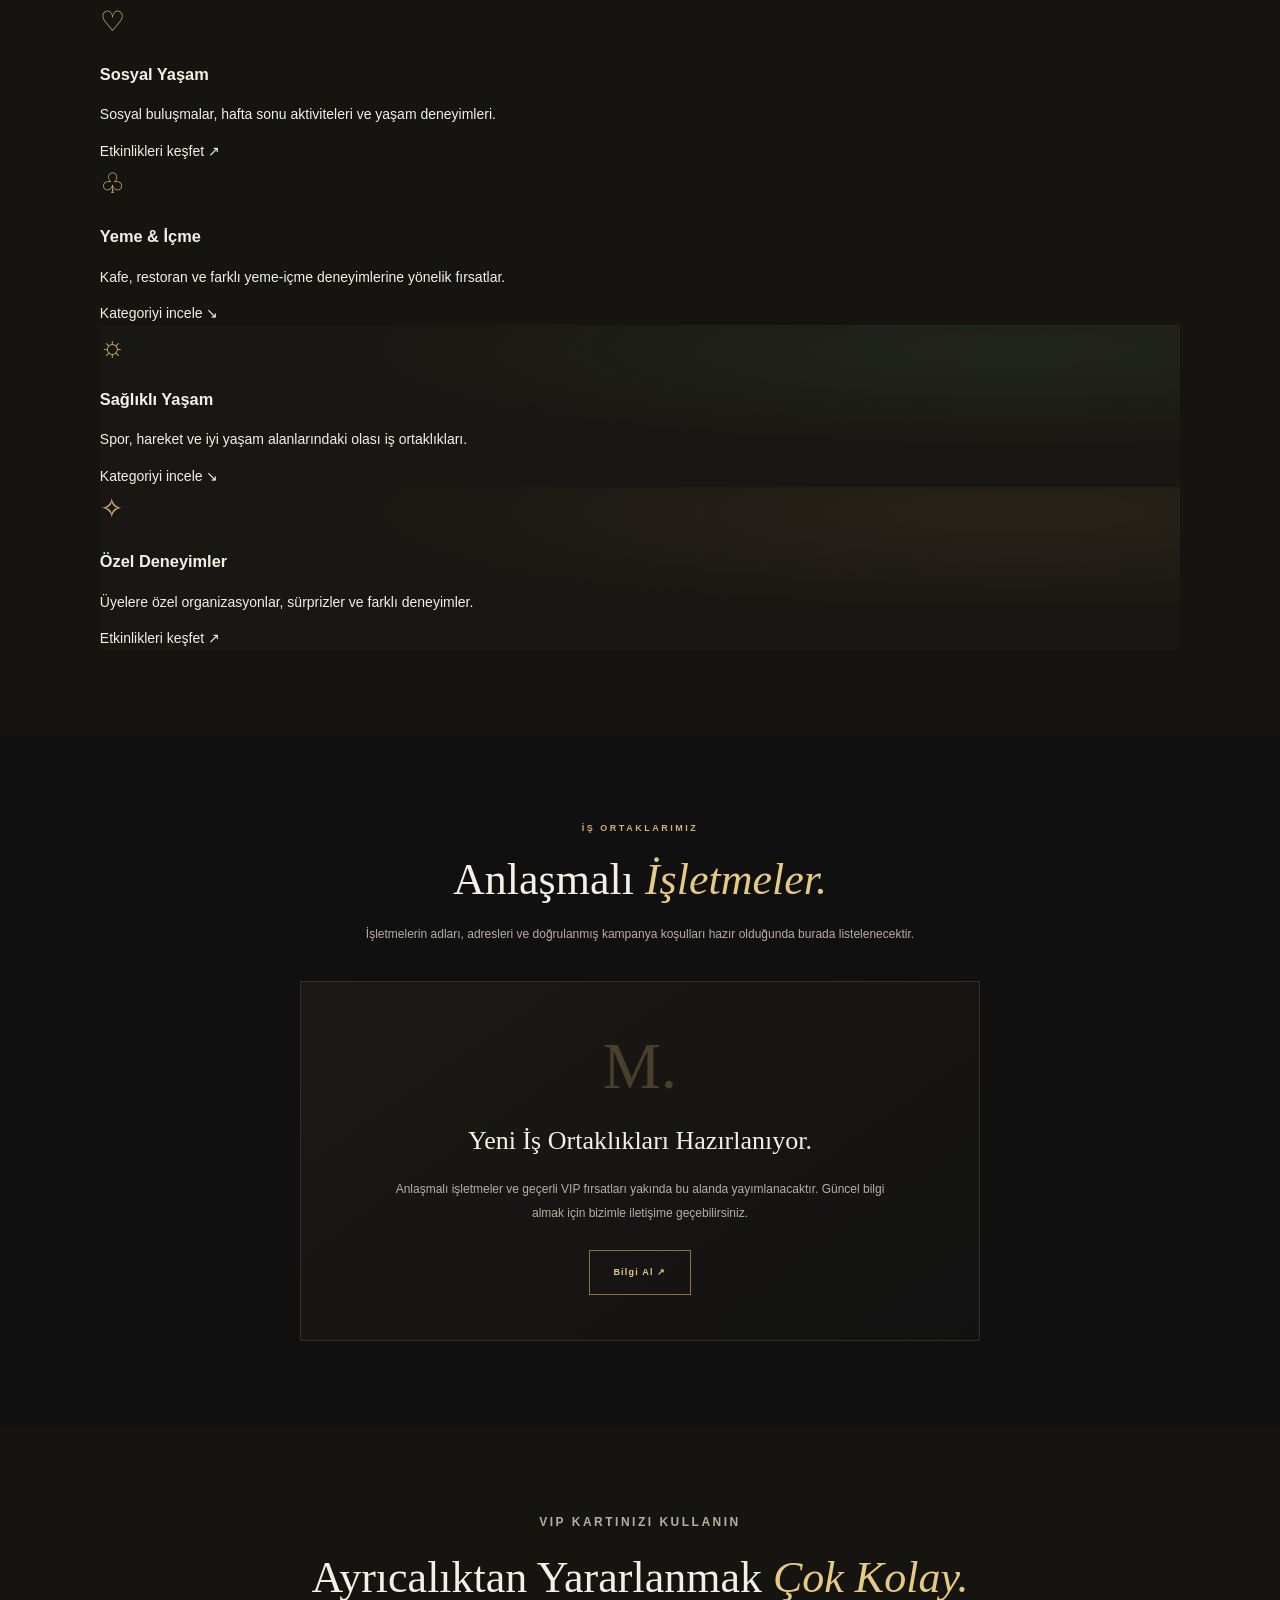
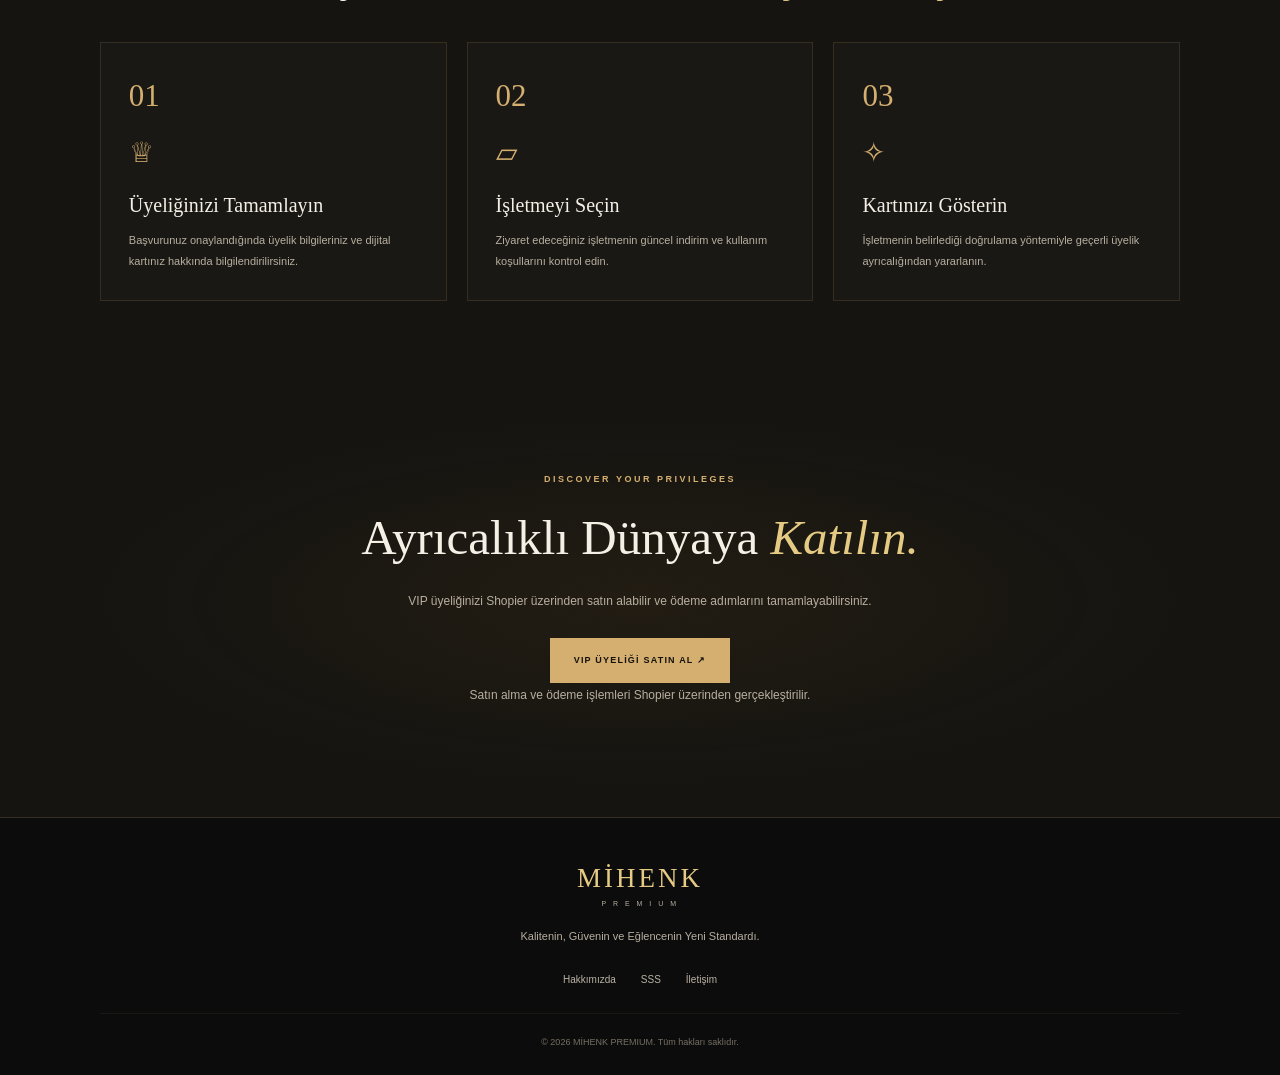
==== commit f85b360b: "updated information" ====
--- a/anlasmali-noktalar.html
+++ b/anlasmali-noktalar.html
@@ -1,304 +1,348 @@
-
-<!DOCTYPE html>
+<!doctype html>
 <html lang="tr">
-<head>
-  <meta charset="UTF-8">
-  <meta name="viewport" content="width=device-width, initial-scale=1.0">
-  <meta name="theme-color" content="#101010">
-  <meta name="description" content="MİHENK PREMIUM anlaşmalı işletme kategorilerini ve üyelere özel fırsatları keşfedin.">
-  <title>Anlaşmalı Noktalar | MİHENK PREMIUM</title>
-
-  <link rel="preconnect" href="https://fonts.googleapis.com">
-  <link rel="preconnect" href="https://fonts.gstatic.com" crossorigin>
-  <link href="https://fonts.googleapis.com/css2?family=DM+Sans:wght@400;500;600;700&family=Playfair+Display:wght@400;500;600&display=swap" rel="stylesheet">
-  <link rel="stylesheet" href="style.css">
-</head>
-
-<body>
-
-<header class="site-header">
-  <button class="menu-toggle" id="menuToggle" aria-label="Menüyü aç" aria-expanded="false" aria-controls="mainNav" type="button">
-    <span></span><span></span><span></span>
-  </button>
-
-  <a class="logo" href="index.html">
-    <span class="logo-main">MİHENK</span>
-    <span class="logo-sub">P R E M I U M</span>
-  </a>
-
-  <nav class="main-nav" id="mainNav">
-    <a href="index.html">Ana Sayfa</a>
-    <a href="hakkimizda.html">Hakkımızda</a>
-    <a href="anlasmali-noktalar.html" aria-current="page">Anlaşmalı Noktalar</a>
-    <a href="magaza.html">Mağaza</a>
-    <a href="etkinlikler.html">Etkinlikler</a>
-    <a href="sss.html">SSS</a>
-    <a href="iletisim.html">İletişim</a>
-  </nav>
-
-  <a
-    class="button button-gold header-cta"
-    href="https://www.shopier.com/MIHENKPREMIUMVIP"
-    target="_blank"
-    rel="noopener noreferrer"
-  >VIP ÜYE OL</a>
-</header>
-
-<main>
-
-  <!-- PAGE INTRO -->
-  <section class="page-hero">
-    <p class="eyebrow">MİHENK PREMIUM NETWORK</p>
-
-    <h1>Şehrin Seçkin Noktalarında <span>Ayrıcalık Sizinle.</span></h1>
-
-    <p>
-      Güzellikten alışverişe, kişisel bakımdan sosyal yaşama kadar
-      farklı kategorilerdeki fırsatları keşfedin.
-    </p>
-
-    <div class="breadcrumbs">
-      <a href="index.html">Ana Sayfa</a>
-      <span>/</span>
-      <span>Anlaşmalı Noktalar</span>
-    </div>
-  </section>
-
-  <!-- INTRO -->
-  <section class="section-pad partners-intro">
-    <div class="section-heading">
-      <p class="eyebrow">YOUR PRIVILEGE GUIDE</p>
-      <h2>Size Özel Bir Dünya, <span>Tek Bir Kartta.</span></h2>
-      <p>
-        MİHENK PREMIUM üyeleri için sunulacak fırsatları kategorilere
-        göre inceleyin. İşletme ve kampanya bilgileri kesinleştikçe
-        bu sayfa güncellenecektir.
-      </p>
-    </div>
-
-    <div class="partner-highlight">
-      <div class="partner-highlight-icon">✧</div>
-      <div>
-        <span class="eyebrow">MİHENK PREMIUM ÜYELERİNE</span>
-        <h3>Ayrıcalıklarınızı Keşfetmeye Başlayın.</h3>
+  <head>
+    <meta charset="UTF-8" />
+    <meta name="viewport" content="width=device-width, initial-scale=1.0" />
+    <meta name="theme-color" content="#101010" />
+    <meta
+      name="description"
+      content="MİHENK PREMIUM anlaşmalı noktalarını keşfedin. Üyelik kapsamında sunulan işletme ayrıcalıklarını, fırsatları ve katılım koşullarını inceleyin."
+    />
+    <title>Anlaşmalı Noktalar | MİHENK PREMIUM</title>
+
+    <link rel="preconnect" href="https://fonts.googleapis.com" />
+    <link rel="preconnect" href="https://fonts.gstatic.com" crossorigin />
+    <link
+      href="https://fonts.googleapis.com/css2?family=DM+Sans:wght@400;500;600;700&family=Playfair+Display:wght@400;500;600&display=swap"
+      rel="stylesheet"
+    />
+    <link rel="stylesheet" href="style.css" />
+  </head>
+
+  <body>
+    <header class="site-header">
+      <button
+        class="menu-toggle"
+        id="menuToggle"
+        aria-label="Menüyü aç"
+        aria-expanded="false"
+        aria-controls="mainNav"
+        type="button"
+      >
+        <span></span><span></span><span></span>
+      </button>
+
+      <a class="logo" href="index.html">
+        <span class="logo-main">MİHENK</span>
+        <span class="logo-sub">P R E M I U M</span>
+      </a>
+
+      <nav class="main-nav" id="mainNav">
+        <a href="index.html">Ana Sayfa</a>
+        <a href="hakkimizda.html">Hakkımızda</a>
+        <a href="anlasmali-noktalar.html" aria-current="page"
+          >Anlaşmalı Noktalar</a
+        >
+        <a href="magaza.html">Mağaza</a>
+        <a href="etkinlikler.html">Etkinlikler</a>
+        <a href="sss.html">SSS</a>
+        <a href="iletisim.html">İletişim</a>
+      </nav>
+
+      <a
+        class="button button-gold header-cta"
+        href="https://www.shopier.com/MIHENKPREMIUMVIP"
+        target="_blank"
+        rel="noopener noreferrer"
+        >VIP ÜYE OL</a
+      >
+    </header>
+
+    <main>
+      <!-- PAGE INTRO -->
+      <section class="page-hero">
+        <p class="eyebrow">MİHENK PREMIUM NETWORK</p>
+
+        <h1>Şehrin Seçkin Noktalarında <span>Ayrıcalık Sizinle.</span></h1>
+
         <p>
-          Her işletmenin indirim oranı, kullanım koşulları ve geçerlilik
-          süresi farklı olabilir. Ziyaret öncesinde güncel bilgileri kontrol edin.
+          Güzellikten alışverişe, kişisel bakımdan sosyal yaşama kadar farklı
+          kategorilerdeki fırsatları keşfedin.
         </p>
+
+        <div class="breadcrumbs">
+          <a href="index.html">Ana Sayfa</a>
+          <span>/</span>
+          <span>Anlaşmalı Noktalar</span>
+        </div>
+      </section>
+
+      <!-- INTRO -->
+      <section class="section-pad partners-intro">
+        <div class="section-heading">
+          <p class="eyebrow">YOUR PRIVILEGE GUIDE</p>
+          <h2>Size Özel Bir Dünya, <span>Tek Bir Kartta.</span></h2>
+          <p>
+            MİHENK PREMIUM üyeleri için sunulacak fırsatları kategorilere göre
+            inceleyin. İşletme ve kampanya bilgileri kesinleştikçe bu sayfa
+            güncellenecektir.
+          </p>
+        </div>
+
+        <div class="partner-highlight">
+          <div class="partner-highlight-icon">✧</div>
+          <div>
+            <span class="eyebrow">MİHENK PREMIUM ÜYELERİNE</span>
+            <h3>Ayrıcalıklarınızı Keşfetmeye Başlayın.</h3>
+            <p>
+              Her işletmenin indirim oranı, kullanım koşulları ve geçerlilik
+              süresi farklı olabilir. Ziyaret öncesinde güncel bilgileri kontrol
+              edin.
+            </p>
+          </div>
+        </div>
+      </section>
+
+      <!-- CATEGORIES -->
+      <section class="section-pad partner-categories">
+        <div class="section-heading">
+          <p class="eyebrow">KATEGORİLER</p>
+          <h2>İlginizi Çeken <span>Alanı Seçin.</span></h2>
+          <p>Size uygun kategoriyi seçerek fırsatları inceleyebilirsiniz.</p>
+        </div>
+
+        <div class="category-grid">
+          <article class="category-card category-beauty">
+            <span class="category-index"></span>
+            <div>
+              <span class="partner-card-icon">✿</span>
+              <h3>Güzellik & Bakım</h3>
+              <p>
+                Güzellik salonları, cilt bakımı, kişisel bakım ve kuaför
+                hizmetleri.
+              </p>
+              <a class="category-link" href="#isletme-listesi"
+                >Kategoriyi incele ↘</a
+              >
+            </div>
+          </article>
+
+          <article class="category-card category-shopping">
+            <span class="category-index"></span>
+            <div>
+              <span class="partner-card-icon">◇</span>
+              <h3>Alışveriş</h3>
+              <p>
+                Moda, aksesuar ve farklı alışveriş kategorilerindeki fırsatlar.
+              </p>
+              <a class="category-link" href="#isletme-listesi"
+                >Kategoriyi incele ↘</a
+              >
+            </div>
+          </article>
+
+          <article class="category-card category-lifestyle">
+            <span class="category-index"></span>
+            <div>
+              <span class="partner-card-icon">♡</span>
+              <h3>Sosyal Yaşam</h3>
+              <p>
+                Sosyal buluşmalar, hafta sonu aktiviteleri ve yaşam deneyimleri.
+              </p>
+              <a class="category-link" href="etkinlikler.html"
+                >Etkinlikleri keşfet ↗</a
+              >
+            </div>
+          </article>
+
+          <article class="category-card category-dining">
+            <span class="category-index"></span>
+            <div>
+              <span class="partner-card-icon">♧</span>
+              <h3>Yeme & İçme</h3>
+              <p>
+                Kafe, restoran ve farklı yeme-içme deneyimlerine yönelik
+                fırsatlar.
+              </p>
+              <a class="category-link" href="#isletme-listesi"
+                >Kategoriyi incele ↘</a
+              >
+            </div>
+          </article>
+
+          <article class="category-card category-wellness">
+            <span class="category-index"></span>
+            <div>
+              <span class="partner-card-icon">☼</span>
+              <h3>Sağlıklı Yaşam</h3>
+              <p>
+                Spor, hareket ve iyi yaşam alanlarındaki olası iş ortaklıkları.
+              </p>
+              <a class="category-link" href="#isletme-listesi"
+                >Kategoriyi incele ↘</a
+              >
+            </div>
+          </article>
+
+          <article class="category-card category-experience">
+            <span class="category-index"></span>
+            <div>
+              <span class="partner-card-icon">✧</span>
+              <h3>Özel Deneyimler</h3>
+              <p>
+                Üyelere özel organizasyonlar, sürprizler ve farklı deneyimler.
+              </p>
+              <a class="category-link" href="etkinlikler.html"
+                >Etkinlikleri keşfet ↗</a
+              >
+            </div>
+          </article>
+        </div>
+      </section>
+
+      <!-- PARTNER LIST -->
+      <section class="section-pad partner-list-section" id="isletme-listesi">
+        <div class="section-heading">
+          <p class="eyebrow">İŞ ORTAKLARIMIZ</p>
+          <h2>Anlaşmalı <span>İşletmeler.</span></h2>
+          <p>
+            İşletmelerin adları, adresleri ve doğrulanmış kampanya koşulları
+            hazır olduğunda burada listelenecektir.
+          </p>
+        </div>
+
+        <div class="partner-empty">
+          <div class="partner-empty-symbol">M.</div>
+          <h3>Yeni İş Ortaklıkları Hazırlanıyor.</h3>
+          <p>
+            Anlaşmalı işletmeler ve geçerli VIP fırsatları yakında bu alanda
+            yayımlanacaktır. Güncel bilgi almak için bizimle iletişime
+            geçebilirsiniz.
+          </p>
+          <a class="button button-outline" href="iletisim.html">Bilgi Al ↗</a>
+        </div>
+      </section>
+
+      <!-- HOW TO USE -->
+      <section class="section-pad partner-usage">
+        <div class="section-heading">
+          <p class="eyebrow">VIP KARTINIZI KULLANIN</p>
+          <h2>Ayrıcalıktan Yararlanmak <span>Çok Kolay.</span></h2>
+        </div>
+
+        <div class="steps-grid">
+          <article class="step-card">
+            <span class="step-number">01</span>
+            <span class="step-icon">♕</span>
+            <h3>Üyeliğinizi Tamamlayın</h3>
+            <p>
+              Başvurunuz onaylandığında üyelik bilgileriniz ve dijital kartınız
+              hakkında bilgilendirilirsiniz.
+            </p>
+          </article>
+
+          <article class="step-card">
+            <span class="step-number">02</span>
+            <span class="step-icon">▱</span>
+            <h3>İşletmeyi Seçin</h3>
+            <p>
+              Ziyaret edeceğiniz işletmenin güncel indirim ve kullanım
+              koşullarını kontrol edin.
+            </p>
+          </article>
+
+          <article class="step-card">
+            <span class="step-number">03</span>
+            <span class="step-icon">✧</span>
+            <h3>Kartınızı Gösterin</h3>
+            <p>
+              İşletmenin belirlediği doğrulama yöntemiyle geçerli üyelik
+              ayrıcalığından yararlanın.
+            </p>
+          </article>
+        </div>
+      </section>
+
+      <!-- CTA -->
+      <section class="membership-section section-pad">
+        <div class="membership-inner">
+          <p class="eyebrow">DISCOVER YOUR PRIVILEGES</p>
+          <h2>Ayrıcalıklı Dünyaya <span>Katılın.</span></h2>
+          <p>
+            VIP üyeliğinizi Shopier üzerinden satın alabilir ve ödeme adımlarını
+            tamamlayabilirsiniz.
+          </p>
+          <a
+            class="button button-gold"
+            href="https://www.shopier.com/MIHENKPREMIUMVIP"
+            target="_blank"
+            rel="noopener noreferrer"
+            >VIP ÜYELİĞİ SATIN AL ↗</a
+          >
+          <p class="membership-note">
+            Satın alma ve ödeme işlemleri Shopier üzerinden gerçekleştirilir.
+          </p>
+        </div>
+      </section>
+    </main>
+
+    <footer class="site-footer">
+      <a class="logo" href="index.html">
+        <span class="logo-main">MİHENK</span>
+        <span class="logo-sub">P R E M I U M</span>
+      </a>
+
+      <p>Kalitenin, Güvenin ve Eğlencenin Yeni Standardı.</p>
+
+      <div class="footer-links">
+        <a href="hakkimizda.html">Hakkımızda</a>
+        <a href="sss.html">SSS</a>
+        <a href="iletisim.html">İletişim</a>
       </div>
-    </div>
-  </section>
-
-  <!-- CATEGORIES -->
-  <section class="section-pad partner-categories">
-    <div class="section-heading">
-      <p class="eyebrow">KATEGORİLER</p>
-      <h2>İlginizi Çeken <span>Alanı Seçin.</span></h2>
-      <p>
-        Size uygun kategoriyi seçerek fırsatları inceleyebilirsiniz.
-      </p>
-    </div>
-
-    <div class="category-grid">
-
-      <article class="category-card category-beauty">
-        <span class="category-index"></span>
-        <div>
-          <span class="partner-card-icon">✿</span>
-          <h3>Güzellik & Bakım</h3>
-          <p>
-            Güzellik salonları, cilt bakımı, kişisel bakım ve kuaför hizmetleri.
-          </p>
-          <a class="category-link" href="#isletme-listesi">Kategoriyi incele ↘</a>
-        </div>
-      </article>
-
-      <article class="category-card category-shopping">
-        <span class="category-index"></span>
-        <div>
-          <span class="partner-card-icon">◇</span>
-          <h3>Alışveriş</h3>
-          <p>
-            Moda, aksesuar ve farklı alışveriş kategorilerindeki fırsatlar.
-          </p>
-          <a class="category-link" href="#isletme-listesi">Kategoriyi incele ↘</a>
-        </div>
-      </article>
-
-      <article class="category-card category-lifestyle">
-        <span class="category-index"></span>
-        <div>
-          <span class="partner-card-icon">♡</span>
-          <h3>Sosyal Yaşam</h3>
-          <p>
-            Sosyal buluşmalar, hafta sonu aktiviteleri ve yaşam deneyimleri.
-          </p>
-          <a class="category-link" href="etkinlikler.html">Etkinlikleri keşfet ↗</a>
-        </div>
-      </article>
-
-      <article class="category-card category-dining">
-        <span class="category-index"></span>
-        <div>
-          <span class="partner-card-icon">♧</span>
-          <h3>Yeme & İçme</h3>
-          <p>
-            Kafe, restoran ve farklı yeme-içme deneyimlerine yönelik fırsatlar.
-          </p>
-          <a class="category-link" href="#isletme-listesi">Kategoriyi incele ↘</a>
-        </div>
-      </article>
-
-      <article class="category-card category-wellness">
-        <span class="category-index"></span>
-        <div>
-          <span class="partner-card-icon">☼</span>
-          <h3>Sağlıklı Yaşam</h3>
-          <p>
-            Spor, hareket ve iyi yaşam alanlarındaki olası iş ortaklıkları.
-          </p>
-          <a class="category-link" href="#isletme-listesi">Kategoriyi incele ↘</a>
-        </div>
-      </article>
-
-      <article class="category-card category-experience">
-        <span class="category-index"></span>
-        <div>
-          <span class="partner-card-icon">✧</span>
-          <h3>Özel Deneyimler</h3>
-          <p>
-            Üyelere özel organizasyonlar, sürprizler ve farklı deneyimler.
-          </p>
-          <a class="category-link" href="etkinlikler.html">Etkinlikleri keşfet ↗</a>
-        </div>
-      </article>
-
-    </div>
-  </section>
-
-  <!-- PARTNER LIST -->
-  <section class="section-pad partner-list-section" id="isletme-listesi">
-    <div class="section-heading">
-      <p class="eyebrow">İŞ ORTAKLARIMIZ</p>
-      <h2>Anlaşmalı <span>İşletmeler.</span></h2>
-      <p>
-        İşletmelerin adları, adresleri ve doğrulanmış kampanya koşulları
-        hazır olduğunda burada listelenecektir.
-      </p>
-    </div>
-
-    <div class="partner-empty">
-      <div class="partner-empty-symbol">M.</div>
-      <h3>Yeni İş Ortaklıkları Hazırlanıyor.</h3>
-      <p>
-        Anlaşmalı işletmeler ve geçerli VIP fırsatları yakında bu alanda
-        yayımlanacaktır. Güncel bilgi almak için bizimle iletişime geçebilirsiniz.
-      </p>
-      <a class="button button-outline" href="iletisim.html">Bilgi Al ↗</a>
-    </div>
-  </section>
-
-  <!-- HOW TO USE -->
-  <section class="section-pad partner-usage">
-    <div class="section-heading">
-      <p class="eyebrow">VIP KARTINIZI KULLANIN</p>
-      <h2>Ayrıcalıktan Yararlanmak <span>Çok Kolay.</span></h2>
-    </div>
-
-    <div class="steps-grid">
-      <article class="step-card">
-        <span class="step-number">01</span>
-        <span class="step-icon">♕</span>
-        <h3>Üyeliğinizi Tamamlayın</h3>
-        <p>Başvurunuz onaylandığında üyelik bilgileriniz ve dijital kartınız hakkında bilgilendirilirsiniz.</p>
-      </article>
-
-      <article class="step-card">
-        <span class="step-number">02</span>
-        <span class="step-icon">▱</span>
-        <h3>İşletmeyi Seçin</h3>
-        <p>Ziyaret edeceğiniz işletmenin güncel indirim ve kullanım koşullarını kontrol edin.</p>
-      </article>
-
-      <article class="step-card">
-        <span class="step-number">03</span>
-        <span class="step-icon">✧</span>
-        <h3>Kartınızı Gösterin</h3>
-        <p>İşletmenin belirlediği doğrulama yöntemiyle geçerli üyelik ayrıcalığından yararlanın.</p>
-      </article>
-    </div>
-  </section>
-
-  <!-- CTA -->
-  <section class="membership-section section-pad">
-    <div class="membership-inner">
-      <p class="eyebrow">DISCOVER YOUR PRIVILEGES</p>
-      <h2>Ayrıcalıklı Dünyaya <span>Katılın.</span></h2>
-      <p>
-        VIP üyelik hakkında bilgi almak ve başvurunuzu başlatmak
-        için bizimle iletişime geçin.
-      </p>
-      <a class="button button-gold" href="https://www.shopier.com/MIHENKPREMIUMVIP" target="_blank" rel="noopener noreferrer" >VIP ÜYELİK BAŞVURUSU ↗</a>
-      <p class="membership-note">
-        Üyelik koşulları ve kapsamı başvuru öncesinde paylaşılacaktır.
-      </p>
-    </div>
-  </section>
-
-</main>
-
-<footer class="site-footer">
-  <a class="logo" href="index.html">
-    <span class="logo-main">MİHENK</span>
-    <span class="logo-sub">P R E M I U M</span>
-  </a>
-
-  <p>Kalitenin, Güvenin ve Eğlencenin Yeni Standardı.</p>
-
-  <div class="footer-links">
-    <a href="hakkimizda.html">Hakkımızda</a>
-    <a href="sss.html">SSS</a>
-    <a href="iletisim.html">İletişim</a>
-  </div>
-
-  <p class="copyright">© 2026 MİHENK PREMIUM. Tüm hakları saklıdır.</p>
-</footer>
-
-<script>
-  const menuToggle = document.getElementById("menuToggle");
-  const mainNav = document.getElementById("mainNav");
-
-  menuToggle.addEventListener("click", () => {
-    const isOpen = mainNav.classList.toggle("is-open");
-    menuToggle.setAttribute("aria-expanded", String(isOpen));
-    menuToggle.setAttribute("aria-label", isOpen ? "Menüyü kapat" : "Menüyü aç");
-  });
-
-  mainNav.querySelectorAll("a").forEach(link => {
-    link.addEventListener("click", () => {
-      mainNav.classList.remove("is-open");
-      menuToggle.setAttribute("aria-expanded", "false");
-      menuToggle.setAttribute("aria-label", "Menüyü aç");
-    });
-  });
-
-  document.addEventListener("click", event => {
-    if (!mainNav.contains(event.target) && !menuToggle.contains(event.target)) {
-      mainNav.classList.remove("is-open");
-      menuToggle.setAttribute("aria-expanded", "false");
-      menuToggle.setAttribute("aria-label", "Menüyü aç");
-    }
-  });
-
-  document.addEventListener("keydown", event => {
-    if (event.key === "Escape") {
-      mainNav.classList.remove("is-open");
-      menuToggle.setAttribute("aria-expanded", "false");
-      menuToggle.setAttribute("aria-label", "Menüyü aç");
-      menuToggle.focus();
-    }
-  });
-</script>
-
-</body>
+
+      <p class="copyright">© 2026 MİHENK PREMIUM. Tüm hakları saklıdır.</p>
+    </footer>
+
+    <script>
+      const menuToggle = document.getElementById("menuToggle");
+      const mainNav = document.getElementById("mainNav");
+
+      menuToggle.addEventListener("click", () => {
+        const isOpen = mainNav.classList.toggle("is-open");
+        menuToggle.setAttribute("aria-expanded", String(isOpen));
+        menuToggle.setAttribute(
+          "aria-label",
+          isOpen ? "Menüyü kapat" : "Menüyü aç",
+        );
+      });
+
+      mainNav.querySelectorAll("a").forEach((link) => {
+        link.addEventListener("click", () => {
+          mainNav.classList.remove("is-open");
+          menuToggle.setAttribute("aria-expanded", "false");
+          menuToggle.setAttribute("aria-label", "Menüyü aç");
+        });
+      });
+
+      document.addEventListener("click", (event) => {
+        if (
+          !mainNav.contains(event.target) &&
+          !menuToggle.contains(event.target)
+        ) {
+          mainNav.classList.remove("is-open");
+          menuToggle.setAttribute("aria-expanded", "false");
+          menuToggle.setAttribute("aria-label", "Menüyü aç");
+        }
+      });
+
+      document.addEventListener("keydown", (event) => {
+        if (event.key === "Escape") {
+          mainNav.classList.remove("is-open");
+          menuToggle.setAttribute("aria-expanded", "false");
+          menuToggle.setAttribute("aria-label", "Menüyü aç");
+          menuToggle.focus();
+        }
+      });
+    </script>
+  </body>
 </html>
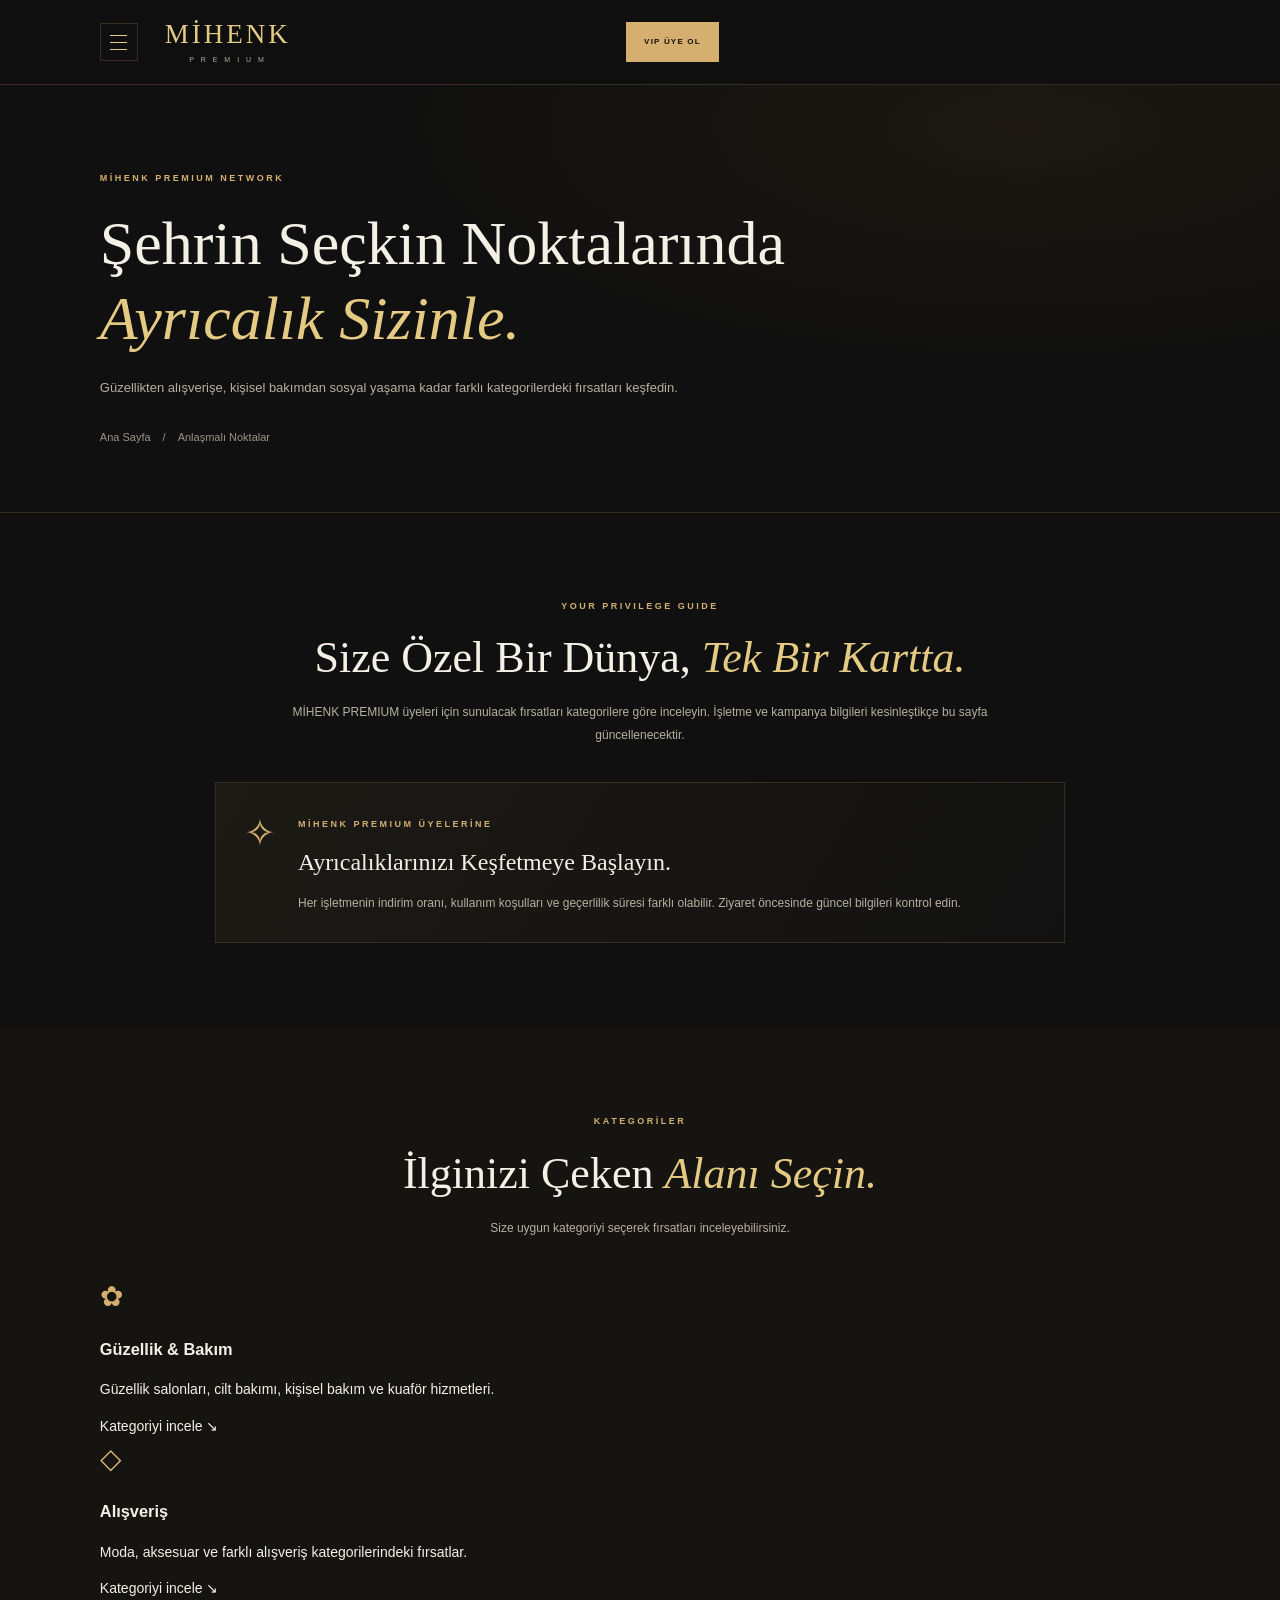
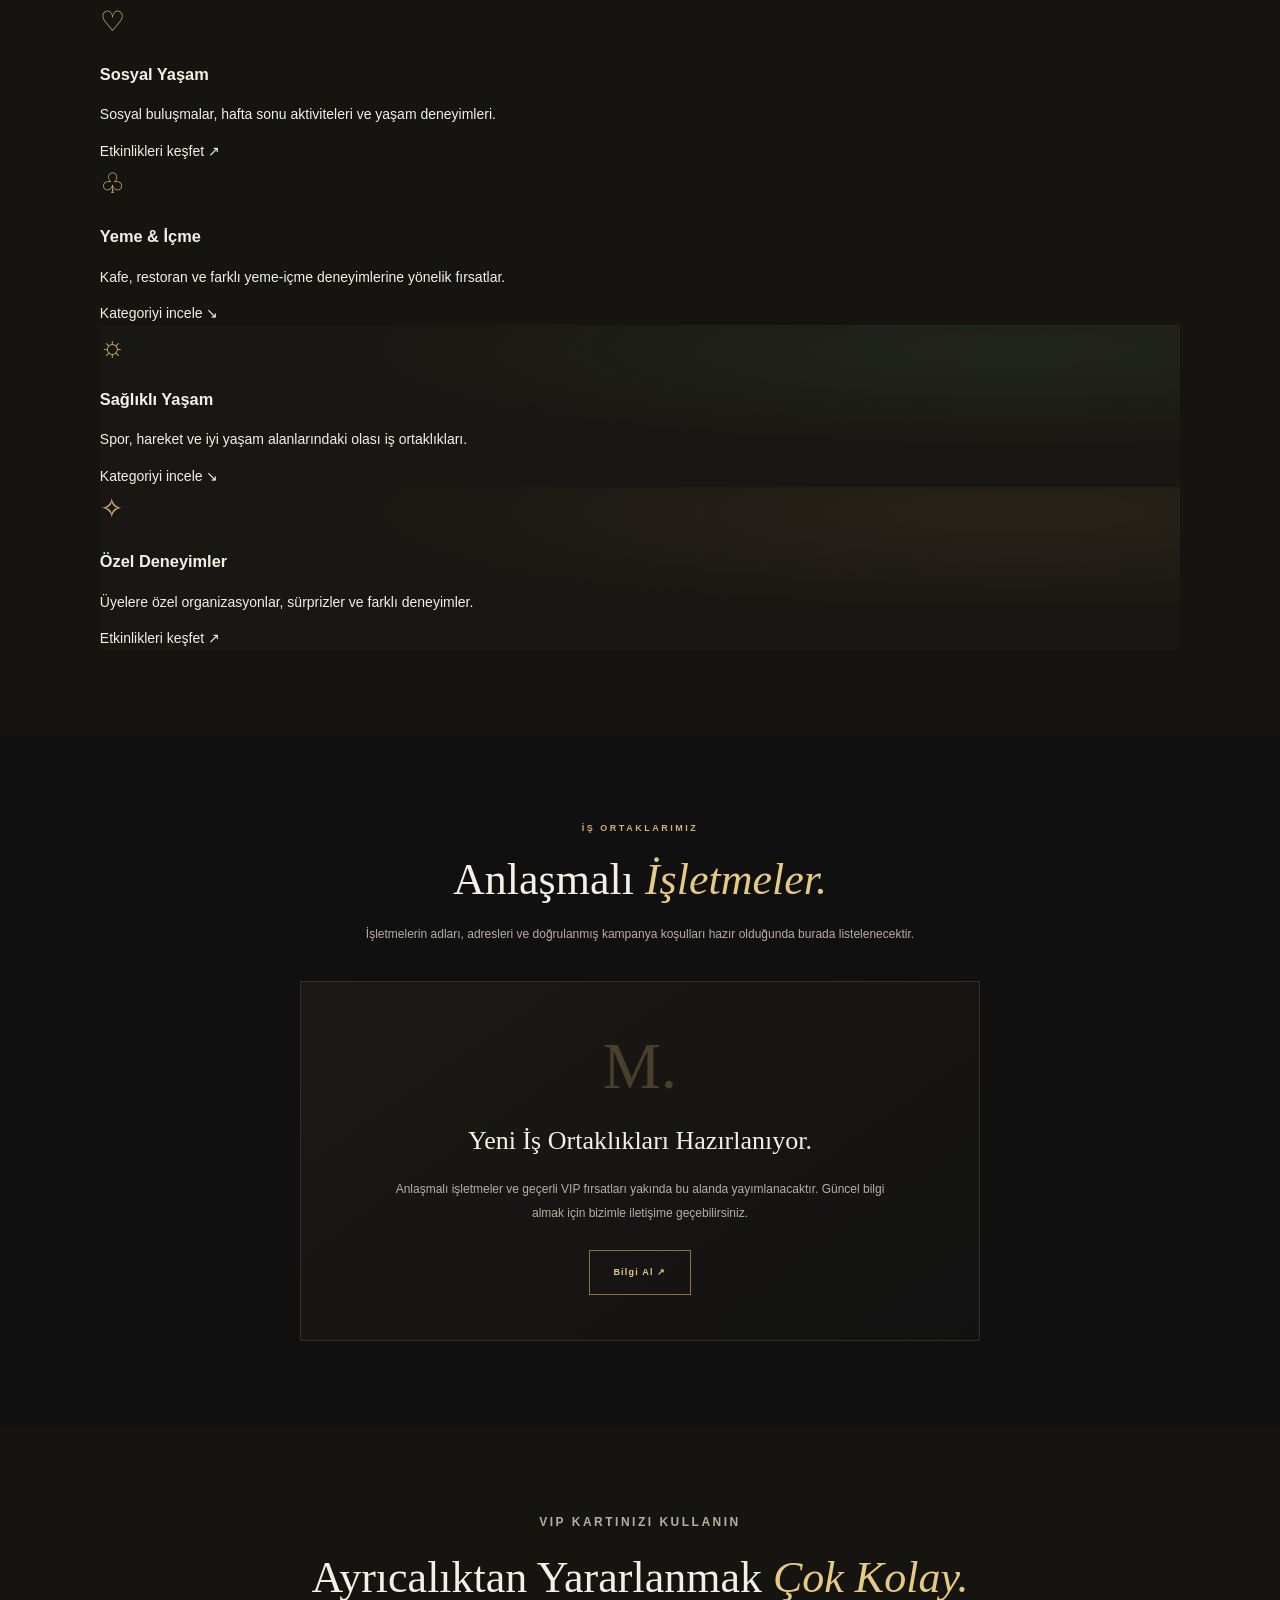
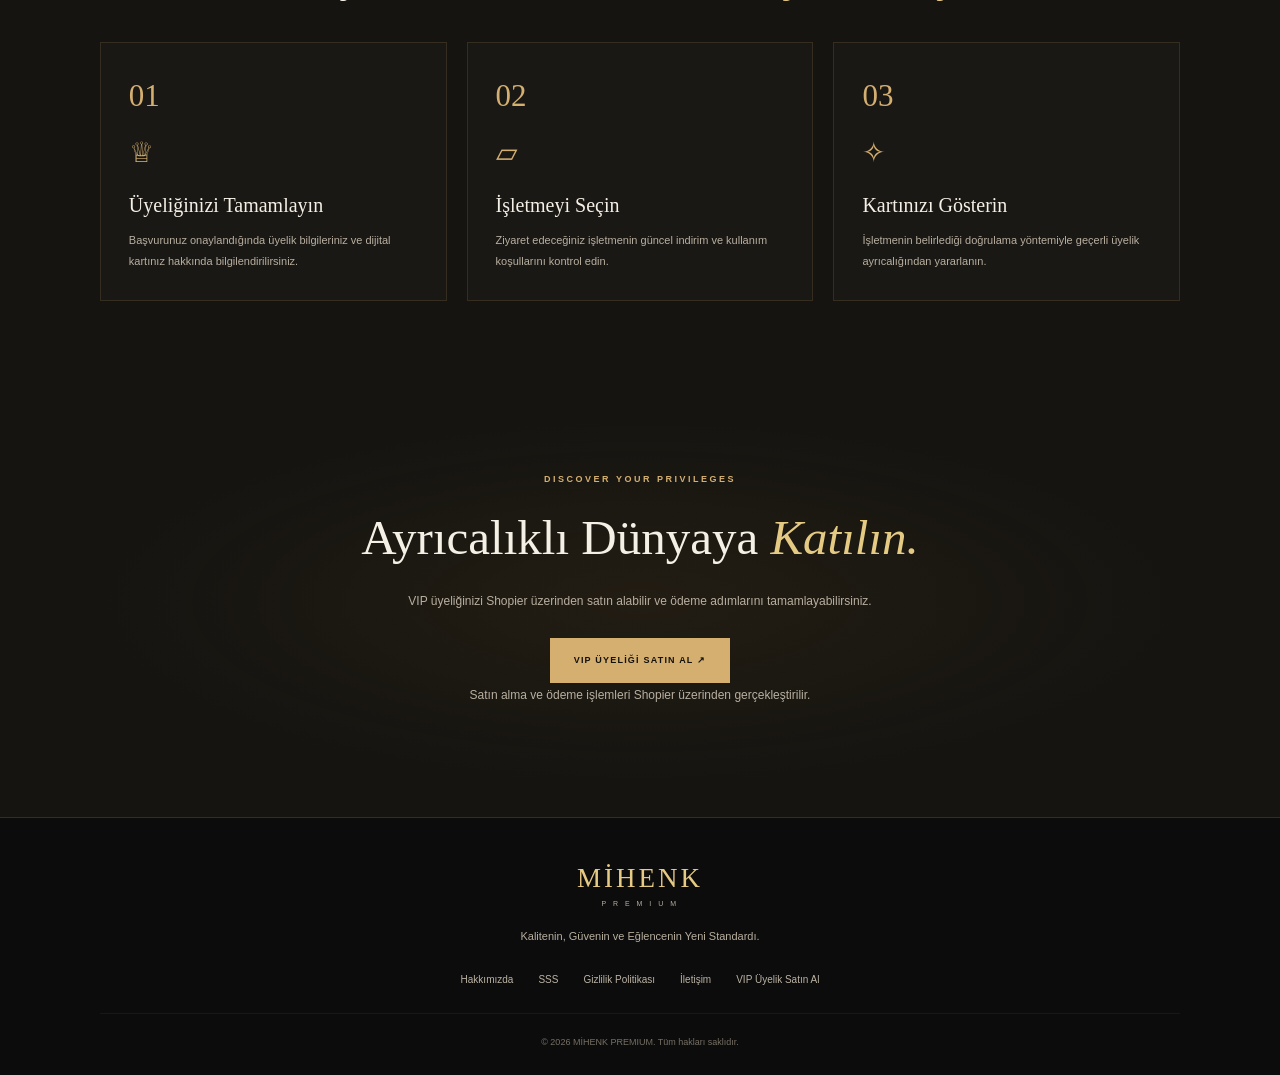
==== commit 68d653a4: "updated footer all sites" ====
--- a/anlasmali-noktalar.html
+++ b/anlasmali-noktalar.html
@@ -47,6 +47,7 @@
         <a href="etkinlikler.html">Etkinlikler</a>
         <a href="sss.html">SSS</a>
         <a href="iletisim.html">İletişim</a>
+        <a href="gizlilik.html">Gizlilik Politikası</a>
       </nav>
 
       <a
@@ -297,7 +298,14 @@
       <div class="footer-links">
         <a href="hakkimizda.html">Hakkımızda</a>
         <a href="sss.html">SSS</a>
+        <a href="gizlilik.html">Gizlilik Politikası</a>
         <a href="iletisim.html">İletişim</a>
+        <a
+          href="https://www.shopier.com/MIHENKPREMIUMVIP"
+          target="_blank"
+          rel="noopener noreferrer"
+          >VIP Üyelik Satın Al</a
+        >
       </div>
 
       <p class="copyright">© 2026 MİHENK PREMIUM. Tüm hakları saklıdır.</p>
